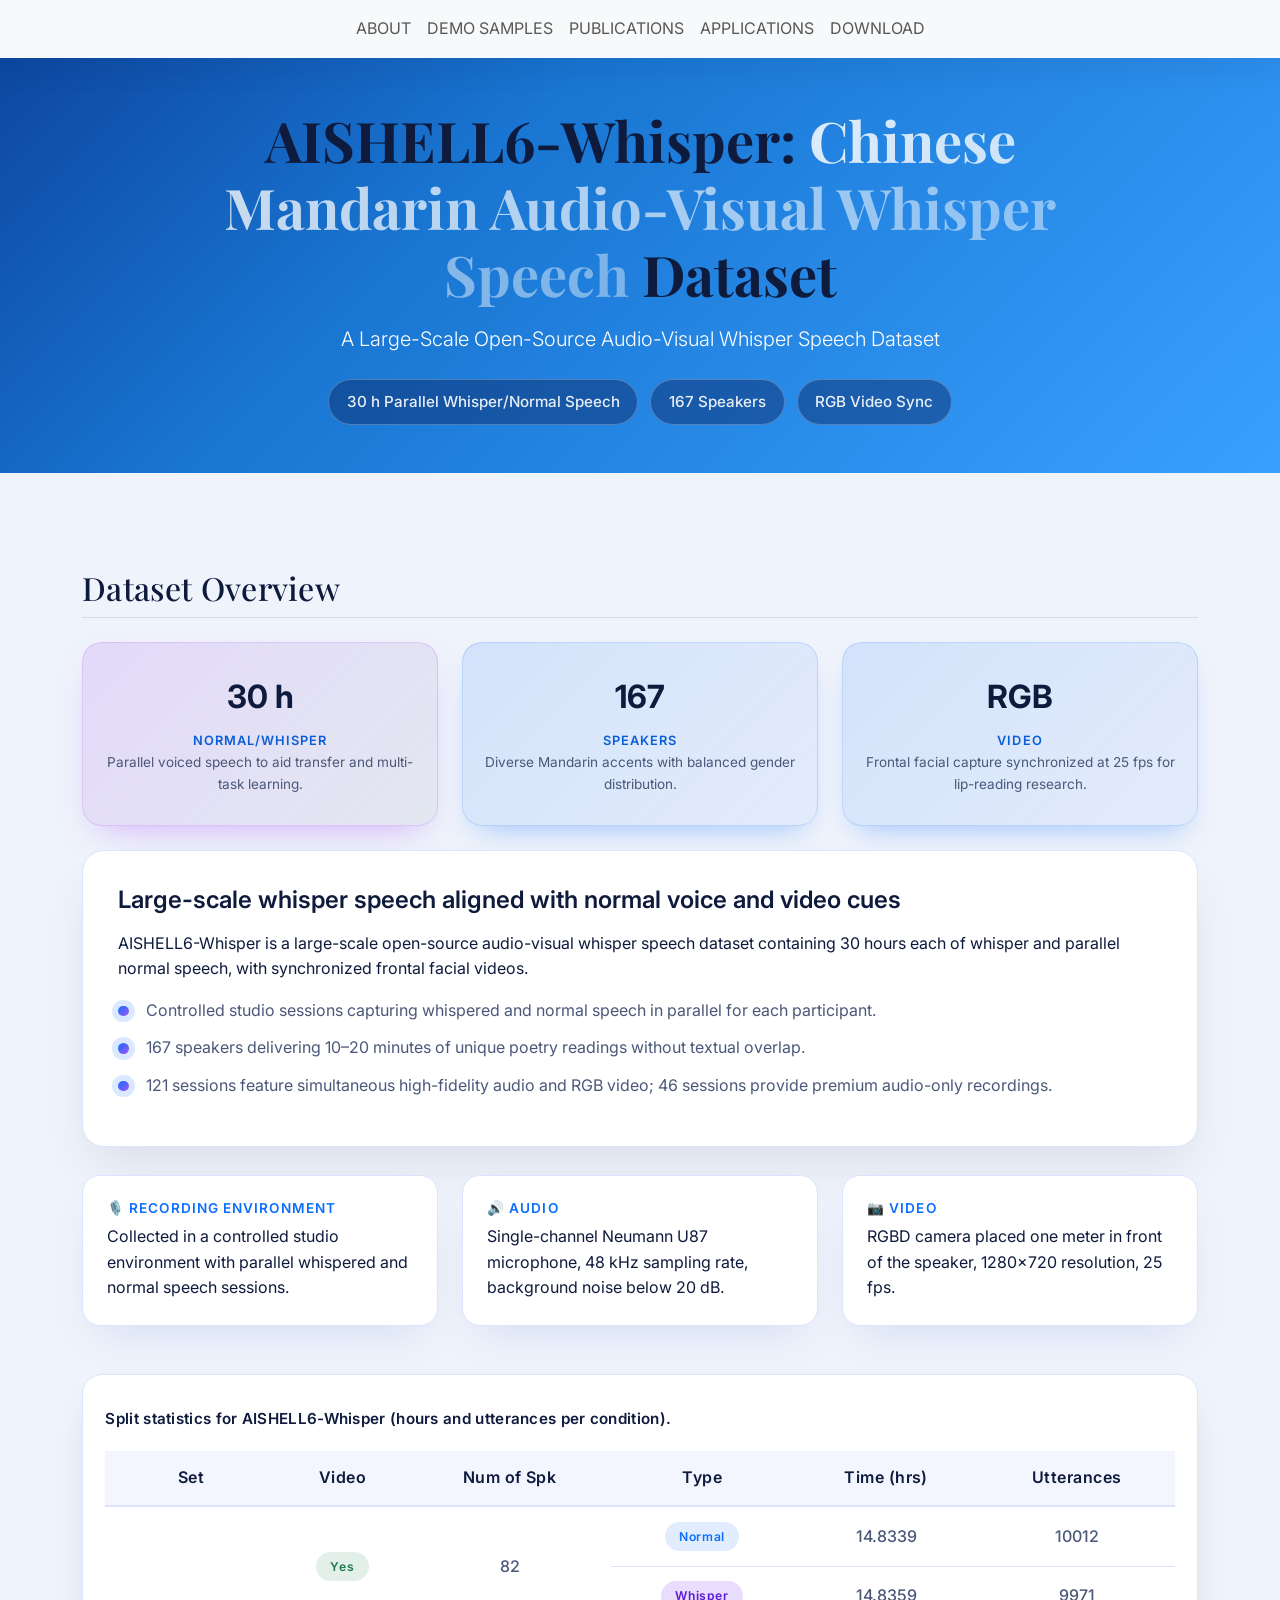
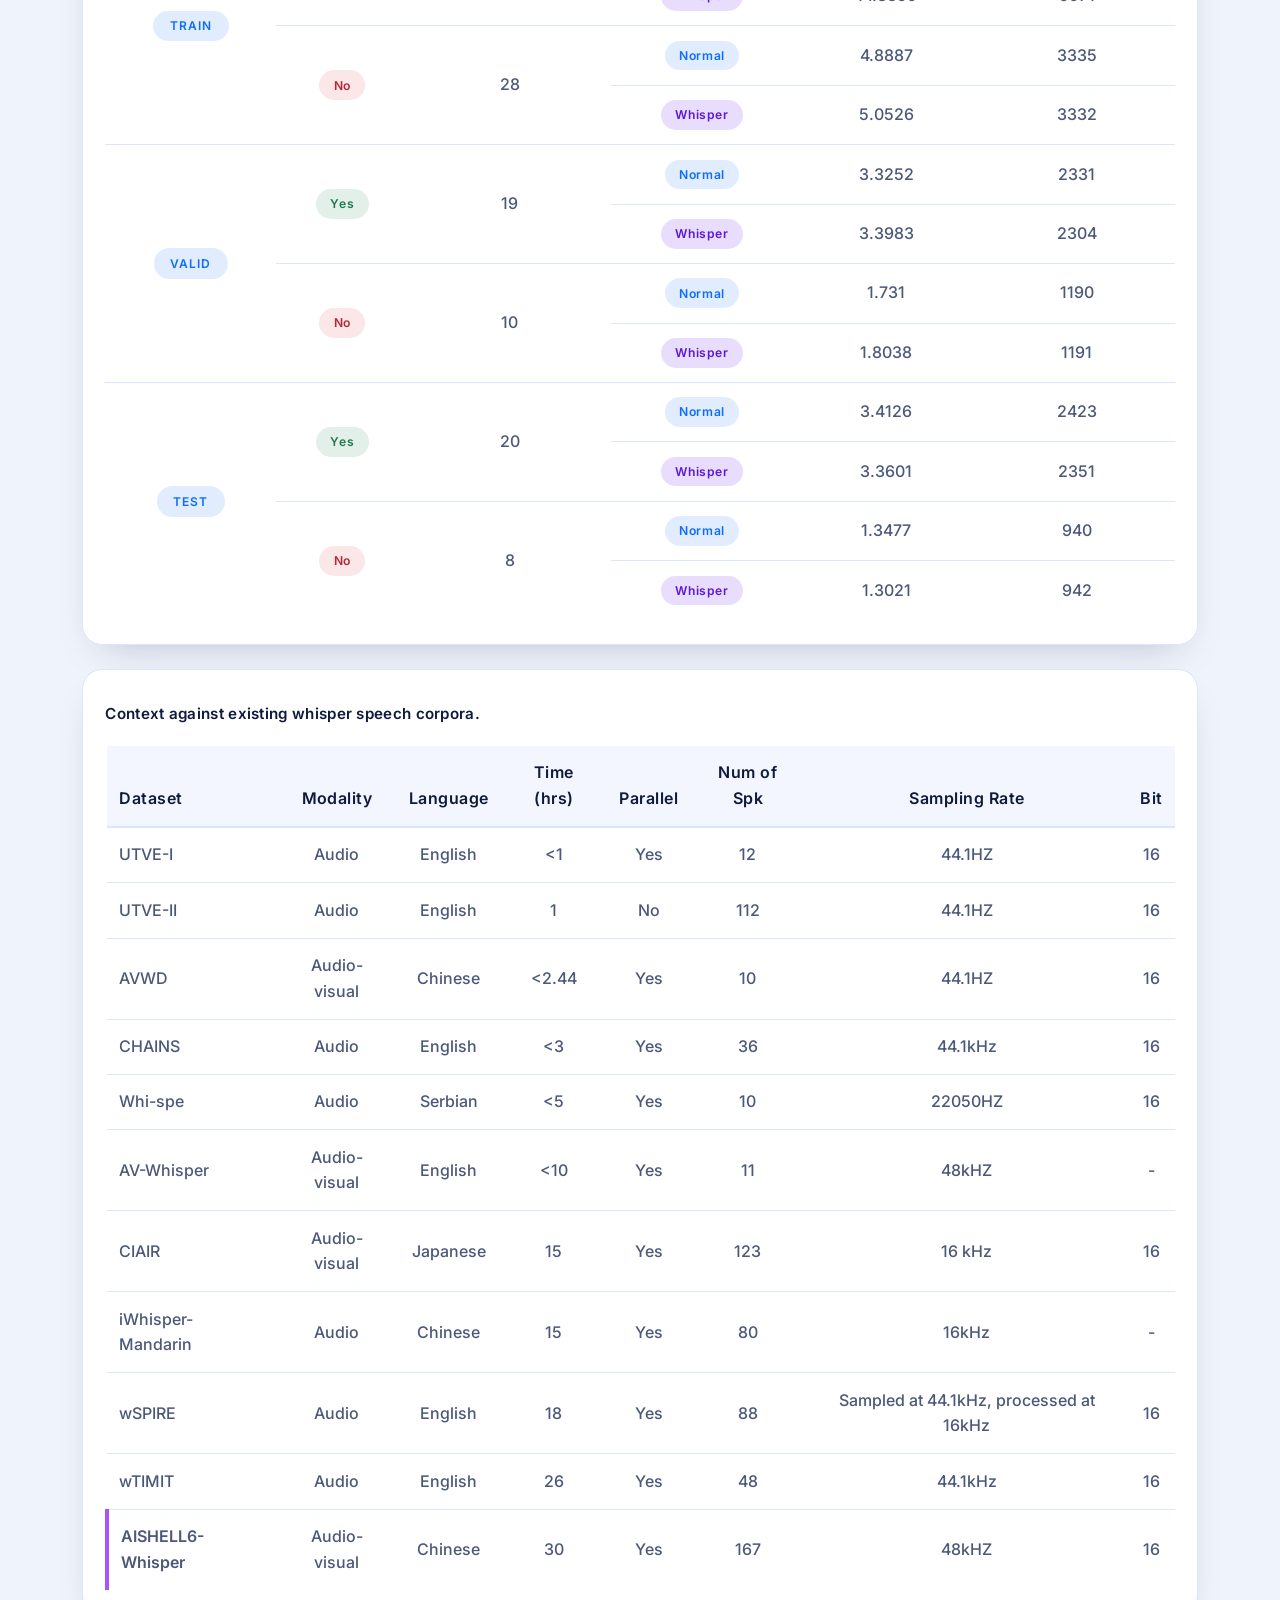
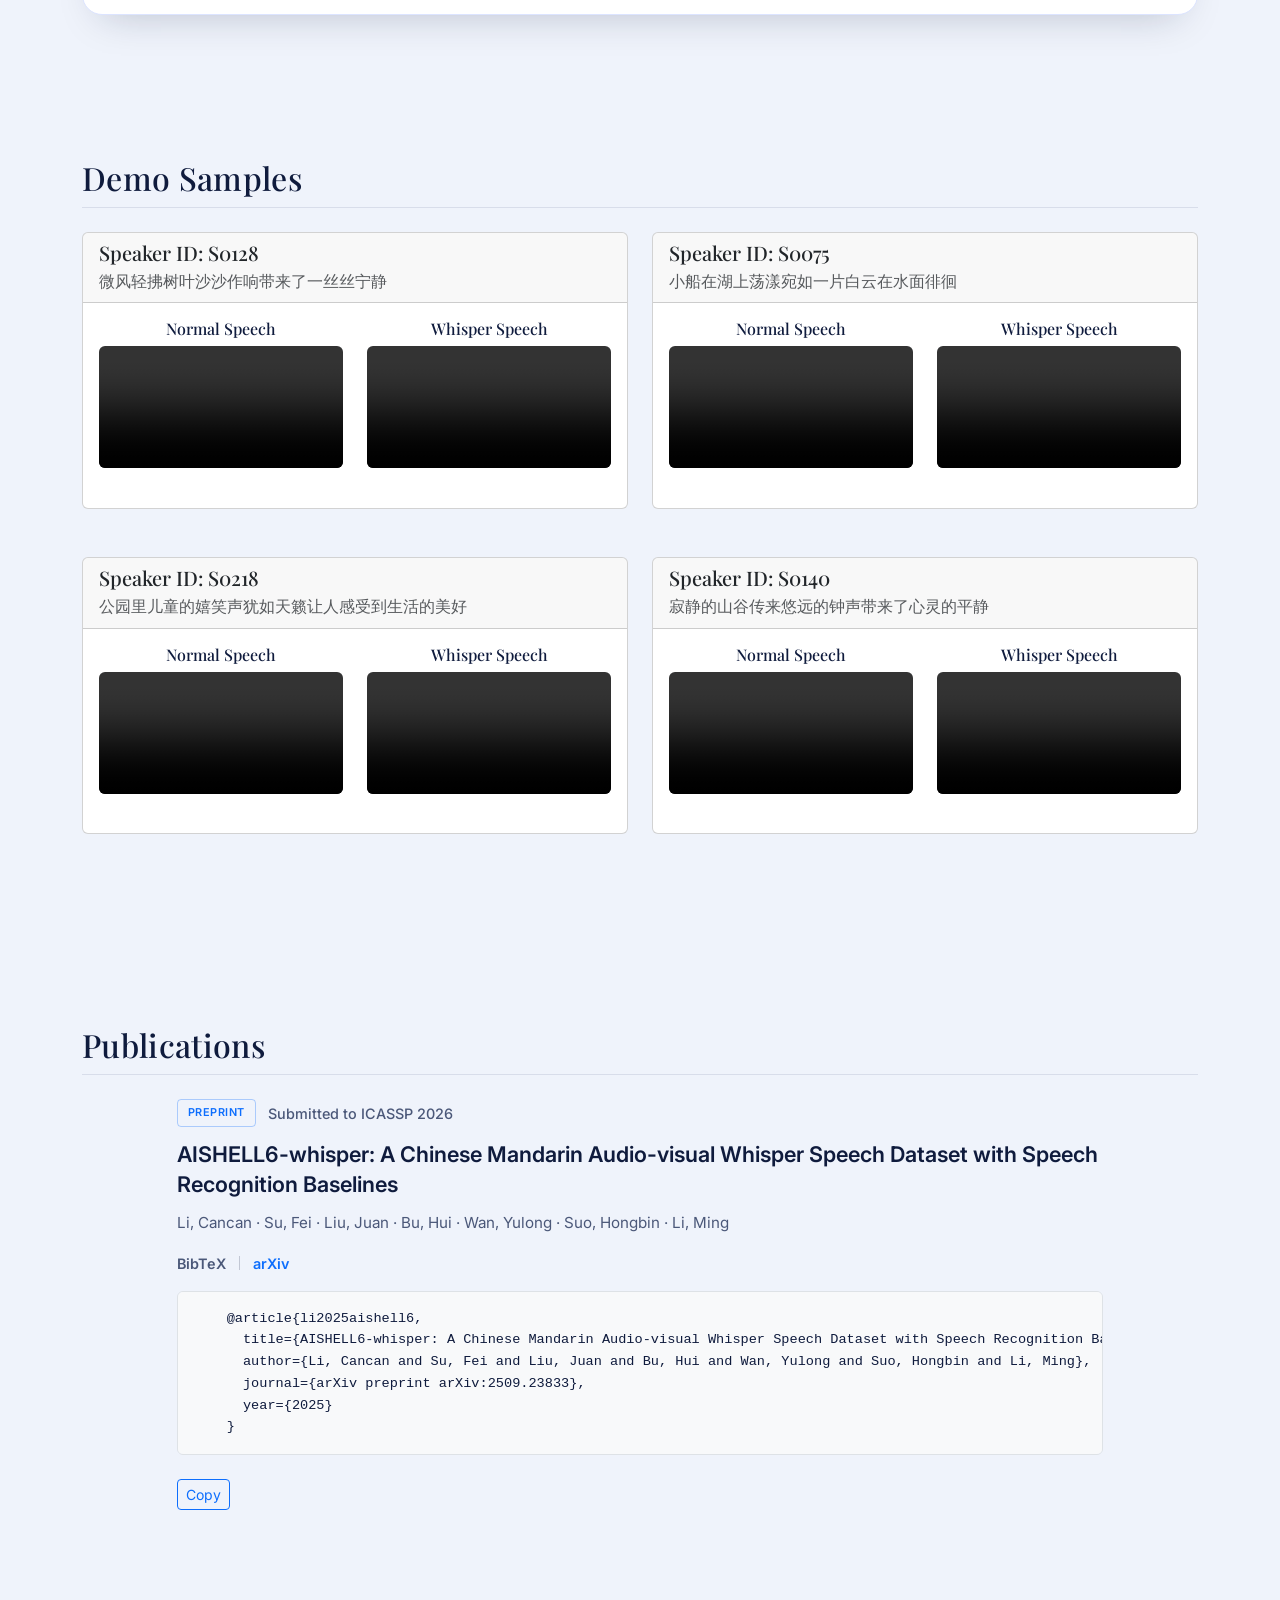
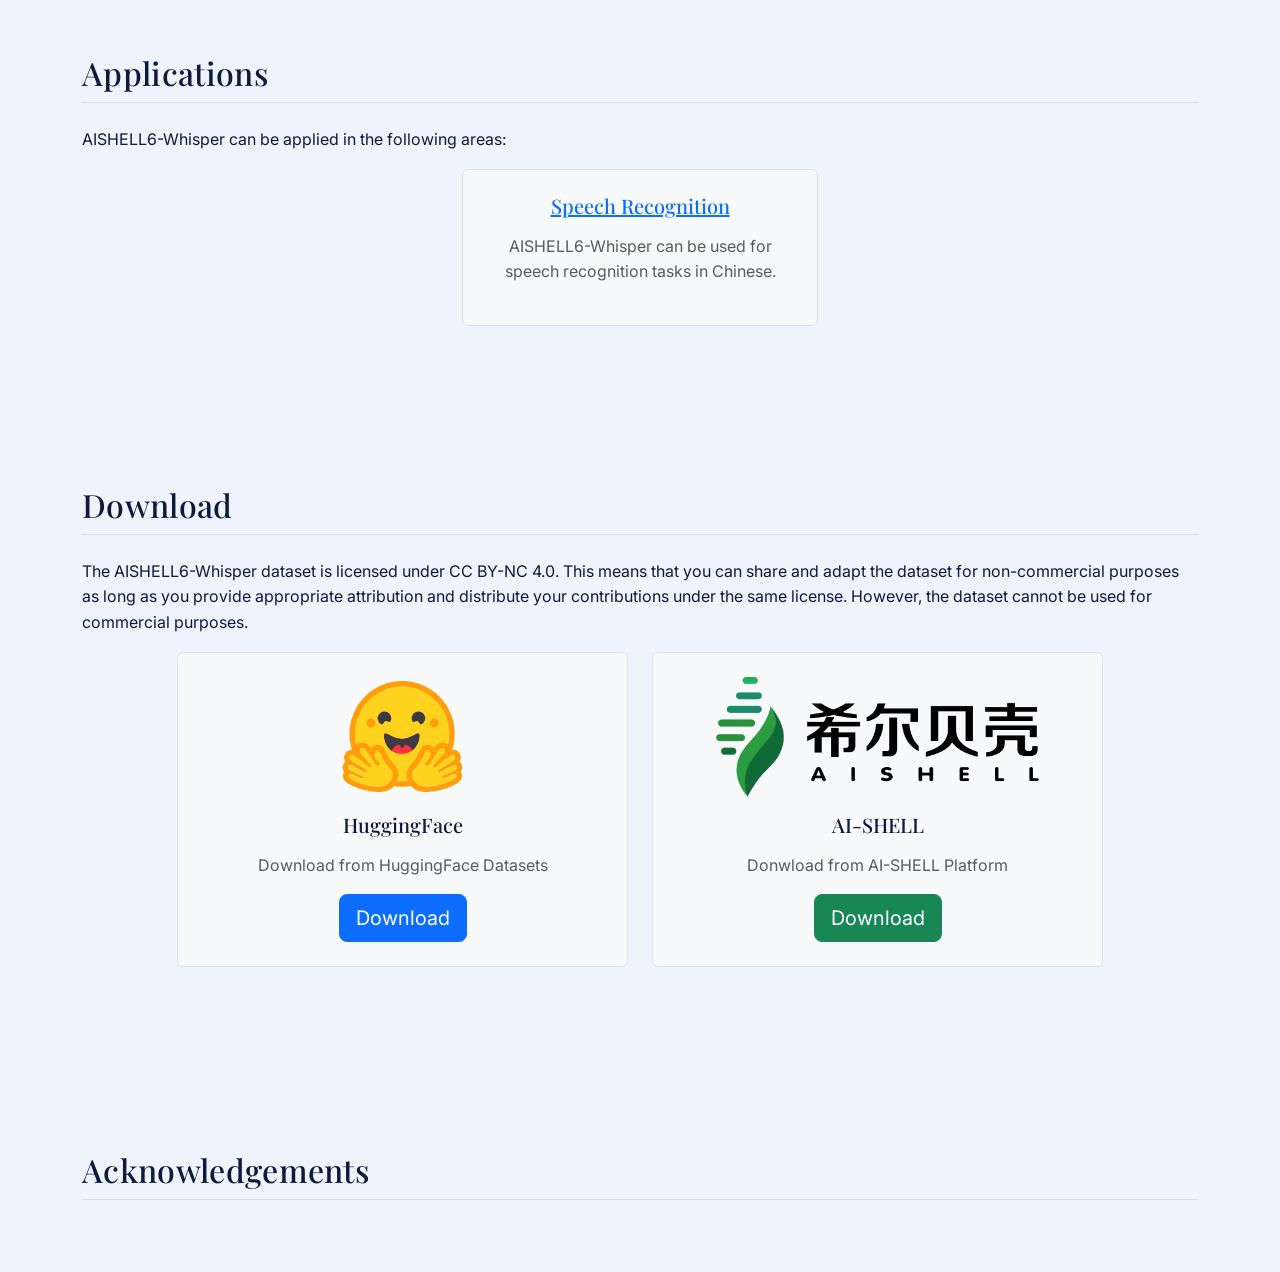
==== AISHELL6-Whisper/index.html @ 8026587a "update demos" ====
<!DOCTYPE html>
<html>

<head>
  <meta charset="utf-8">
  <meta name="description"
    content="A Chinese Mandarin Audio-visual WHISPER SPEECH Dataset with Speech Recognition Baselines">
  <meta name="keywords" content="AISHELL6-Whisper, Whispered Speech Recognition, Audio-visual Speech Recognition">
  <meta name="viewport" content="width=device-width, initial-scale=1">
  <title>AISHELL6-Whisper: A Chinese Mandarin Audio-visual WHISPER SPEECH Dataset</title>

  <script>
    var _hmt = _hmt || [];
    (function () {
      var hm = document.createElement("script");
      hm.src = "https://hm.baidu.com/hm.js?31b1db006c00e387bfb0877c38e2cbf2";
      var s = document.getElementsByTagName("script")[0];
      s.parentNode.insertBefore(hm, s);
    })();
  </script>

  <link rel="preconnect" href="https://fonts.googleapis.com">
  <link rel="preconnect" href="https://fonts.gstatic.com" crossorigin>
  <link
    href="https://fonts.googleapis.com/css2?family=Inter:wght@400;500;600;700&family=Playfair+Display:wght@600&display=swap"
    rel="stylesheet">
  <link
    href="https://cdn.jsdelivr.net/npm/bootstrap@5.3.3/dist/css/bootstrap.min.css"
    rel="stylesheet"
    integrity="sha384-QWTKZyjpPEjISv5WaRU9OFeRpok6YctnYmDr5pNlyT2bRjXh0JMhjY6hW+ALEwIH"
    crossorigin="anonymous">
  <script
    src="https://cdn.jsdelivr.net/npm/bootstrap@5.3.3/dist/js/bootstrap.bundle.min.js"
    integrity="sha384-YvpcrYf0tY3lHB60NNkmXc5s9fDVZLESaAA55NDzOxhy9GkcIdslK1eN7N6jIeHz"
    crossorigin="anonymous"></script>
    <link rel="stylesheet" href="./static/css/index.css">
</head>

<body>
  <nav class="navbar navbar-expand-lg bg-light sticky-top" id="mainNav">
    <div class="container">
      <button class="navbar-toggler" type="button" data-bs-toggle="collapse" data-bs-target="#navbarResponsive"
        aria-controls="navbarResponsive" aria-expanded="false" aria-label="Toggle navigation">
        <span class="navbar-toggler-icon"></span>
      </button>
      <div class="collapse navbar-collapse justify-content-center" id="navbarResponsive">
        <ul class="navbar-nav text-uppercase">
          <li class="nav-item">
            <a class="nav-link" href="#section1">About</a>
          </li>
          <li class="nav-item">
            <a class="nav-link" href="#section2">Demo Samples</a>
          </li>
          <li class="nav-item">
            <a class="nav-link" href="#section3">Publications</a>
          </li>
          <li class="nav-item">
            <a class="nav-link" href="#section4">Applications</a>
          </li>
          <li class="nav-item">
            <a class="nav-link" href="#section5">Download</a>
          </li>
        </ul>
      </div>
    </div>
  </nav>

  <main id="content">
    <section class="bg-gradient-primary py-5">
      <div class="container">
        <div class="row justify-content-center">
          <div class="col-md-10 text-center">
            <h1 class="display-4 fw-bold mb-3">
              AISHELL6-Whisper:
              <span class="text-highlight">Chinese Mandarin Audio-Visual Whisper Speech</span> Dataset
            </h1>
            <p class="lead fs-5 mb-4">
              A Large-Scale Open-Source Audio-Visual Whisper Speech Dataset
            </p>
            <div class="d-flex flex-wrap justify-content-center hero-badges mt-3">
              <span class="hero-badge">30 h Parallel Whisper/Normal Speech</span>
              <span class="hero-badge">167 Speakers</span>
              <span class="hero-badge">RGB Video Sync</span>
            </div>
          </div>
        </div>
      </div>
    </section>

    <section class="py-5">
      <div class="container">
        <h2 class="section-heading mb-4" id="section1">Dataset Overview</h2>

        <div class="row g-4 align-items-stretch mb-4 justify-content-center">
          <div class="col-12 col-sm-6 col-md-4">
            <div class="stat-card stat-card--accent h-100 text-center">
              <span class="stat-value">30 h</span>
              <span class="stat-label">Normal/Whisper</span>
              <p class="stat-desc mb-0">Parallel voiced speech to aid transfer and multi-task learning.</p>
            </div>
          </div>
          <div class="col-12 col-sm-6 col-md-4">
            <div class="stat-card h-100 text-center">
              <span class="stat-value">167</span>
              <span class="stat-label">Speakers</span>
              <p class="stat-desc mb-0">Diverse Mandarin accents with balanced gender distribution.</p>
            </div>
          </div>
          <div class="col-12 col-sm-6 col-md-4">
            <div class="stat-card h-100 text-center">
              <span class="stat-value">RGB</span>
              <span class="stat-label">Video</span>
              <p class="stat-desc mb-0">Frontal facial capture synchronized at 25 fps for lip-reading research.</p>
            </div>
          </div>
        </div>

        <div class="row g-4 align-items-stretch">
          <div class="col-lg-12">
            <div class="info-panel h-100">
              <h3 class="fw-semibold mb-3">Large-scale whisper speech aligned with normal voice and video cues</h3>
              <p class="mb-3">
                AISHELL6-Whisper is a large-scale open-source audio-visual whisper speech dataset containing 30 hours
                each of whisper and parallel normal speech, with synchronized frontal facial videos.
              </p>
              <ul class="info-list">
                <li>Controlled studio sessions capturing whispered and normal speech in parallel for each participant.
                </li>
                <li>167 speakers delivering 10–20 minutes of unique poetry readings without textual overlap.</li>
                <li>121 sessions feature simultaneous high-fidelity audio and RGB video; 46 sessions provide premium
                  audio-only recordings.</li>
              </ul>
            </div>
          </div>

        </div>

        <div class="row g-4 mt-1">
          <div class="col-md-4">
            <div class="feature-card h-100">
              <h3 class="feature-title mb-2">🎙️ Recording environment</h3>
              <p class="mb-0">Collected in a controlled studio environment with parallel whispered and normal speech
                sessions.</p>
            </div>
          </div>
          <div class="col-md-4">
            <div class="feature-card h-100">
              <h3 class="feature-title mb-2">🔊 Audio</h3>
              <p class="mb-0">Single-channel Neumann U87 microphone, 48 kHz sampling rate, background noise below 20 dB.
              </p>
            </div>
          </div>
          <div class="col-md-4">
            <div class="feature-card h-100">
              <h3 class="feature-title mb-2">📷 Video</h3>
              <p class="mb-0">RGBD camera placed one meter in front of the speaker, 1280×720 resolution, 25 fps.</p>
            </div>
          </div>
        </div>

        <div class="table-area mt-5">
          <div class="table-responsive">
            <table class="table table-custom align-middle text-center mb-0">
              <caption class="table-caption">Split statistics for AISHELL6-Whisper (hours and utterances per condition).
              </caption>
              <thead>
                <tr>
                  <th>Set</th>
                  <th>Video</th>
                  <th>Num of Spk</th>
                  <th>Type</th>
                  <th>Time (hrs)</th>
                  <th>Utterances</th>
                </tr>
              </thead>
              <tbody>
                <tr>
                  <td rowspan="4"><span class="table-badge">Train</span></td>
                  <td rowspan="2"><span class="table-pill table-pill--yes">Yes</span></td>
                  <td rowspan="2">82</td>
                  <td><span class="table-pill table-pill--normal">Normal</span></td>
                  <td>14.8339</td>
                  <td>10012</td>
                </tr>
                <tr>
                  <td><span class="table-pill table-pill--whisper">Whisper</span></td>
                  <td>14.8359</td>
                  <td>9971</td>
                </tr>
                <tr>
                  <td rowspan="2"><span class="table-pill table-pill--no">No</span></td>
                  <td rowspan="2">28</td>
                  <td><span class="table-pill table-pill--normal">Normal</span></td>
                  <td>4.8887</td>
                  <td>3335</td>
                </tr>
                <tr>
                  <td><span class="table-pill table-pill--whisper">Whisper</span></td>
                  <td>5.0526</td>
                  <td>3332</td>
                </tr>
                <tr>
                  <td rowspan="4"><span class="table-badge">Valid</span></td>
                  <td rowspan="2"><span class="table-pill table-pill--yes">Yes</span></td>
                  <td rowspan="2">19</td>
                  <td><span class="table-pill table-pill--normal">Normal</span></td>
                  <td>3.3252</td>
                  <td>2331</td>
                </tr>
                <tr>
                  <td><span class="table-pill table-pill--whisper">Whisper</span></td>
                  <td>3.3983</td>
                  <td>2304</td>
                </tr>
                <tr>
                  <td rowspan="2"><span class="table-pill table-pill--no">No</span></td>
                  <td rowspan="2">10</td>
                  <td><span class="table-pill table-pill--normal">Normal</span></td>
                  <td>1.731</td>
                  <td>1190</td>
                </tr>
                <tr>
                  <td><span class="table-pill table-pill--whisper">Whisper</span></td>
                  <td>1.8038</td>
                  <td>1191</td>
                </tr>
                <tr>
                  <td rowspan="4"><span class="table-badge">Test</span></td>
                  <td rowspan="2"><span class="table-pill table-pill--yes">Yes</span></td>
                  <td rowspan="2">20</td>
                  <td><span class="table-pill table-pill--normal">Normal</span></td>
                  <td>3.4126</td>
                  <td>2423</td>
                </tr>
                <tr>
                  <td><span class="table-pill table-pill--whisper">Whisper</span></td>
                  <td>3.3601</td>
                  <td>2351</td>
                </tr>
                <tr>
                  <td rowspan="2"><span class="table-pill table-pill--no">No</span></td>
                  <td rowspan="2">8</td>
                  <td><span class="table-pill table-pill--normal">Normal</span></td>
                  <td>1.3477</td>
                  <td>940</td>
                </tr>
                <tr>
                  <td><span class="table-pill table-pill--whisper">Whisper</span></td>
                  <td>1.3021</td>
                  <td>942</td>
                </tr>
              </tbody>
            </table>
          </div>
        </div>

        <div class="table-area mt-4">
          <div class="table-responsive">
            <table class="table table-custom align-middle text-center mb-0">
              <caption class="table-caption">Context against existing whisper speech corpora.</caption>
              <thead>
                <tr>
                  <th class="text-start">Dataset</th>
                  <th>Modality</th>
                  <th>Language</th>
                  <th>Time (hrs)</th>
                  <th>Parallel</th>
                  <th>Num of Spk</th>
                  <th>Sampling Rate</th>
                  <th>Bit</th>
                </tr>
              </thead>
              <tbody>
                <tr>
                  <td class="text-start">UTVE-I</td>
                  <td>Audio</td>
                  <td>English</td>
                  <td>&lt;1</td>
                  <td>Yes</td>
                  <td>12</td>
                  <td>44.1HZ</td>
                  <td>16</td>
                </tr>
                <tr>
                  <td class="text-start">UTVE-II</td>
                  <td>Audio</td>
                  <td>English</td>
                  <td>1</td>
                  <td>No</td>
                  <td>112</td>
                  <td>44.1HZ</td>
                  <td>16</td>
                </tr>
                <tr>
                  <td class="text-start">AVWD</td>
                  <td>Audio-visual</td>
                  <td>Chinese</td>
                  <td>&lt;2.44</td>
                  <td>Yes</td>
                  <td>10</td>
                  <td>44.1HZ</td>
                  <td>16</td>
                </tr>
                <tr>
                  <td class="text-start">CHAINS</td>
                  <td>Audio</td>
                  <td>English</td>
                  <td>&lt;3</td>
                  <td>Yes</td>
                  <td>36</td>
                  <td>44.1kHz</td>
                  <td>16</td>
                </tr>
                <tr>
                  <td class="text-start">Whi-spe</td>
                  <td>Audio</td>
                  <td>Serbian</td>
                  <td>&lt;5</td>
                  <td>Yes</td>
                  <td>10</td>
                  <td>22050HZ</td>
                  <td>16</td>
                </tr>
                <tr>
                  <td class="text-start">AV-Whisper</td>
                  <td>Audio-visual</td>
                  <td>English</td>
                  <td>&lt;10</td>
                  <td>Yes</td>
                  <td>11</td>
                  <td>48kHZ</td>
                  <td>-</td>
                </tr>
                <tr>
                  <td class="text-start">CIAIR</td>
                  <td>Audio-visual</td>
                  <td>Japanese</td>
                  <td>15</td>
                  <td>Yes</td>
                  <td>123</td>
                  <td>16 kHz</td>
                  <td>16</td>
                </tr>
                <tr>
                  <td class="text-start">iWhisper-Mandarin</td>
                  <td>Audio</td>
                  <td>Chinese</td>
                  <td>15</td>
                  <td>Yes</td>
                  <td>80</td>
                  <td>16kHz</td>
                  <td>-</td>
                </tr>
                <tr>
                  <td class="text-start">wSPIRE</td>
                  <td>Audio</td>
                  <td>English</td>
                  <td>18</td>
                  <td>Yes</td>
                  <td>88</td>
                  <td>Sampled at 44.1kHz, processed at 16kHz</td>
                  <td>16</td>
                </tr>
                <tr>
                  <td class="text-start">wTIMIT</td>
                  <td>Audio</td>
                  <td>English</td>
                  <td>26</td>
                  <td>Yes</td>
                  <td>48</td>
                  <td>44.1kHz</td>
                  <td>16</td>
                </tr>
                <tr class="table-focus">
                  <td class="text-start fw-semibold">AISHELL6-Whisper</td>
                  <td>Audio-visual</td>
                  <td>Chinese</td>
                  <td>30</td>
                  <td>Yes</td>
                  <td>167</td>
                  <td>48kHZ</td>
                  <td>16</td>
                </tr>
              </tbody>
            </table>
          </div>
        </div>
      </div>
    </section>

    <section class="py-5">
      <div class="container">
        <h2 class="section-heading mb-4" id="section2">Demo Samples</h2>

        <div class="row">
          <!-- S0128 Sample -->
          <div class="col-lg-6 mb-5">
            <div class="card h-100">
              <div class="card-header">
                <h5 class="card-title mb-1">Speaker ID: S0128</h5>
                <p class="text-muted mb-0">微风轻拂树叶沙沙作响带来了一丝丝宁静</p>
              </div>
              <div class="card-body">
                <div class="row">
                  <div class="col-md-6 mb-3">
                    <h6 class="text-center">Normal Speech</h6>
                    <div class="video-container text-center">
                      <video controls class="w-100 rounded" style="max-height: 200px; background: #f8f9fa;"
                            preload="metadata"
                            playsinline>
                        <source src="media/S0128_normal_av.mp4"Download>
                        Your browser does not support the video tag.
                      </video>
                    </div>
                  </div>
                  <div class="col-md-6 mb-3">
                    <h6 class="text-center">Whisper Speech</h6>
                    <div class="video-container text-center">
                      <video controls class="w-100 rounded" style="max-height: 200px; background: #f8f9fa;"
                            preload="metadata"
                            playsinline>
                        <source src="media/S0128_whisper_av.mp4"Download>
                        Your browser does not support the video tag.
                      </video>
                    </div>
                  </div>
                </div>
              </div>
            </div>
          </div>
          
          <!-- S0075 Sample -->
          <div class="col-lg-6 mb-5">
            <div class="card h-100">
              <div class="card-header">
                <h5 class="card-title mb-1">Speaker ID: S0075</h5>
                <p class="text-muted mb-0">小船在湖上荡漾宛如一片白云在水面徘徊</p>
              </div>
              <div class="card-body">
                <div class="row">
                  <div class="col-md-6 mb-3">
                    <h6 class="text-center">Normal Speech</h6>
                    <div class="video-container text-center">
                      <video controls class="w-100 rounded" style="max-height: 200px; background: #f8f9fa;"
                            preload="metadata"
                            playsinline>
                        <source src="media/S0075_normal_av.mp4"Download>
                        Your browser does not support the video tag.
                      </video>
                    </div>
                  </div>
                  <div class="col-md-6 mb-3">
                    <h6 class="text-center">Whisper Speech</h6>
                    <div class="video-container text-center">
                      <video controls class="w-100 rounded" style="max-height: 200px; background: #f8f9fa;"
                            preload="metadata"
                            playsinline>
                        <source src="media/S0075_whisper_av.mp4"Download>
                        Your browser does not support the video tag.
                      </video>
                    </div>
                  </div>
                </div>
              </div>
            </div>
          </div>
          
          <!-- S0218 Sample -->
          <div class="col-lg-6 mb-5">
            <div class="card h-100">
              <div class="card-header">
                <h5 class="card-title mb-1">Speaker ID: S0218</h5>
                <p class="text-muted mb-0">公园里儿童的嬉笑声犹如天籁让人感受到生活的美好</p>
              </div>
              <div class="card-body">
                <div class="row">
                  <div class="col-md-6 mb-3">
                    <h6 class="text-center">Normal Speech</h6>
                    <div class="video-container text-center">
                      <video controls class="w-100 rounded" style="max-height: 200px; background: #f8f9fa;"
                            preload="metadata"
                            playsinline>
                        <source src="media/S0218_normal_av.mp4"Download>
                        Your browser does not support the video tag.
                      </video>
                    </div>
                  </div>
                  <div class="col-md-6 mb-3">
                    <h6 class="text-center">Whisper Speech</h6>
                    <div class="video-container text-center">
                      <video controls class="w-100 rounded" style="max-height: 200px; background: #f8f9fa;"
                            preload="metadata"
                            playsinline>
                        <source src="media/S0218_whisper_av.mp4"Download>
                        Your browser does not support the video tag.
                      </video>
                    </div>
                  </div>
                </div>
              </div>
            </div>
          </div>
          
          <!-- S0140 Sample -->
          <div class="col-lg-6 mb-5">
            <div class="card h-100">
              <div class="card-header">
                <h5 class="card-title mb-1">Speaker ID: S0140</h5>
                <p class="text-muted mb-0">寂静的山谷传来悠远的钟声带来了心灵的平静</p>
              </div>
              <div class="card-body">
                <div class="row">
                  <div class="col-md-6 mb-3">
                    <h6 class="text-center">Normal Speech</h6>
                    <div class="video-container text-center">
                      <video controls class="w-100 rounded" style="max-height: 200px; background: #f8f9fa;"
                            preload="metadata"
                            playsinline>
                        <source src="media/S0140_normal_av.mp4"Download>
                        Your browser does not support the video tag.
                      </video>
                    </div>
                  </div>
                  <div class="col-md-6 mb-3">
                    <h6 class="text-center">Whisper Speech</h6>
                    <div class="video-container text-center">
                      <video controls class="w-100 rounded" style="max-height: 200px; background: #f8f9fa;"
                            preload="metadata"
                            playsinline>
                        <source src="media/S0140_whisper_av.mp4"Download>
                        Your browser does not support the video tag.
                      </video>
                    </div>
                  </div>
                </div>
              </div>
            </div>
          </div>
        </div>
      </div>
    </section>


    <section class="py-5">
      <div class="container">
        <h2 class="section-heading mb-4" id="section3">Publications</h2>
        <div class="row justify-content-center">
          <div class="col-lg-10">
            <article class="publication-card">
              <div class="publication-header">
                <span class="publication-badge">Preprint</span>
                <span class="publication-venue">Submitted to ICASSP 2026</span>
              </div>
              <h3 class="publication-title">
                <a href="https://arxiv.org/abs/2509.23833" target="_blank" rel="noopener">AISHELL6-whisper: A Chinese
                  Mandarin Audio-visual Whisper Speech Dataset with Speech Recognition Baselines</a>
              </h3>
              <p class="publication-authors mb-0">
                Li, Cancan · Su, Fei · Liu, Juan · Bu, Hui · Wan, Yulong · Suo, Hongbin · Li, Ming
              </p>
              <div class="publication-links">
                <a class="publication-link publication-link--muted" role="button" onclick="showBibtex()">BibTeX</a>
                <span class="publication-divider" aria-hidden="true"></span>
                <a class="publication-link" href="https://arxiv.org/abs/2509.23833" target="_blank"
                  rel="noopener">arXiv</a>
              </div>
              <div id="bibtex-content" class="mt-3" style="display: block;">
                <pre class="p-3 border rounded bg-light" style="font-size: 0.85rem; background-color: #f8f9fa !important;">
    @article{li2025aishell6,
      title={AISHELL6-whisper: A Chinese Mandarin Audio-visual Whisper Speech Dataset with Speech Recognition Baselines},
      author={Li, Cancan and Su, Fei and Liu, Juan and Bu, Hui and Wan, Yulong and Suo, Hongbin and Li, Ming},
      journal={arXiv preprint arXiv:2509.23833},
      year={2025}
    }</pre>
                <button class="btn btn-sm btn-outline-primary mt-2" onclick="copyBibtex()">Copy</button>
              </div>
            </article>
          </div>
        </div>
      </div>
    </section>

    <script>
    function showBibtex() {
      const bibtexContent = document.getElementById('bibtex-content');
      if (bibtexContent.style.display === 'none') {
        bibtexContent.style.display = 'block';
      } else {
        bibtexContent.style.display = 'none';
      }
    }

    function copyBibtex() {
      const bibtex = `@article{li2025aishell6,
      title={AISHELL6-whisper: A Chinese Mandarin Audio-visual Whisper Speech Dataset with Speech Recognition Baselines},
      author={Li, Cancan and Su, Fei and Liu, Juan and Bu, Hui and Wan, Yulong and Suo, Hongbin and Li, Ming},
      journal={arXiv preprint arXiv:2509.23833},
      year={2025}
    }`;
      navigator.clipboard.writeText(bibtex).then(() => {
        alert('BibTeX copied to clipboard!');
      });
    }
    </script>

    <section class="py-5">
      <div class="container">
        <h2 class="section-heading mb-4" id="section4">Applications</h2>
        <p>AISHELL6-Whisper can be applied in the following areas:</p>
        <div class="row g-4 justify-content-center">
          <div class="col-md-4 mb-3">
            <div class="application-card p-4 border rounded text-center"
              style="background-color: #f8f9fa; border: 2px solid #e9ecef;">
              <h5 class="mb-3"><a href="https://github.com/zutm/AISHELL6-Whisper_baseline" target="_blank">Speech
                  Recognition</a></h5>
              <p class="text-muted mb-3">AISHELL6-Whisper can be used for speech recognition tasks in Chinese.</p>
            </div>
          </div>
        </div>
      </div>
    </section>

   <!--
    <section class="py-5 bg-light">
      <div class="container">
        <h2 class="section-heading mb-4">Citation</h2>
        <div class="citation-card p-4 border rounded" style="background-color: white; border: 1px solid #dee2e6;">
          <pre style="font-family: 'Courier New', monospace; font-size: 0.9rem; margin: 0;">
    @article{li2025aishell6,
      title={AISHELL6-whisper: A Chinese Mandarin Audio-visual Whisper Speech Dataset with Speech Recognition Baselines},
      author={Li, Cancan and Su, Fei and Liu, Juan and Bu, Hui and Wan, Yulong and Suo, Hongbin and Li, Ming},
      journal={arXiv preprint arXiv:2509.23833},
      year={2025}
    }</pre>
    </section>
    -->
    

    <section class="py-5">
      <div class="container">
        <h2 class="section-heading mb-4" id="section5">Download</h2>
        <p>The AISHELL6-Whisper dataset is licensed under CC BY-NC 4.0. This means that you can share and adapt the
          dataset for non-commercial purposes as long as you provide appropriate attribution and distribute your
          contributions under the same license. However, the dataset cannot be used for commercial purposes. </p>
        <div class="row g-4 align-items-stretch mb-4 justify-content-center">
          <div class="col-md-5 mb-3">
            <div class="download-card p-4 border rounded text-center"
              style="background-color: #f8f9fa; border: 2px solid #e9ecef;">
              <div class="mb-3">
                <img src="static/images/huggingface_logo-noborder.svg" alt="Huggingface"
                  style="height: 120px; width: auto">
              </div>
              <h5 class="mb-3">HuggingFace</h5>
              <p class="text-muted mb-3">Download from HuggingFace Datasets</p>
              <a href="XXX" target="_blank" class="btn btn-primary btn-lg">
                <i class="fas fa-download"></i> Download
              </a>
            </div>
          </div>
          <div class="col-md-5 mb-3">
            <div class="download-card p-4 border rounded text-center"
              style="background-color: #f8f9fa; border: 2px solid #e9ecef;">
              <div class="mb-3">
                <img src="static/images/AISHELL.png" alt="AI-SHELL Logo" style="height: 120px; width: auto;">
              </div>
              <h5 class="mb-3">AI-SHELL</h5>
              <p class="text-muted mb-3">Donwload from AI-SHELL Platform</p>
              <a href="https://aishelltech.com/" target="_blank" class="btn btn-success btn-lg">
                <i class="fas fa-download"></i> Download
              </a>
            </div>
          </div>
        </div>
      </div>
    </section>

    <section class="py-5">
      <div class="container">
        <h2 class="section-heading mb-4" id="section2">Acknowledgements</h2>

  </main>
</body>

</html>
---- AISHELL6-Whisper/static/css/index.css ----
:root {
  --primary-500: #0d6efd;
  --primary-600: #0b5ed7;
  --accent-500: #a855f7;
  --neutral-900: #0f1b3d;
  --neutral-600: #4b5879;
  --surface: #ffffff;
  --surface-soft: #f3f6ff;
  --border-soft: #dce4ff;
}

body {
  font-family: 'Inter', 'Helvetica Neue', Arial, sans-serif;
  background-color: #eff3fb;
  color: var(--neutral-900);
  line-height: 1.6;
}

h1,
h2,
h3,
h4,
h5,
h6 {
  font-family: 'Playfair Display', 'Times New Roman', serif;
  color: var(--neutral-900);
}

nav.navbar {
  backdrop-filter: blur(12px);
  box-shadow: 0 10px 30px rgba(15, 27, 61, 0.08);
}

.bg-gradient-primary {
  background: linear-gradient(135deg, #0d47a1 0%, #1976d2 35%, #39a0ff 100%);
  color: white;
}

.hero-eyebrow {
  display: inline-block;
  letter-spacing: 0.2em;
  font-size: 0.75rem;
  font-weight: 600;
  text-transform: uppercase;
  color: rgba(255, 255, 255, 0.8);
  margin-bottom: 0.75rem;
}

.text-highlight {
  background: linear-gradient(120deg, rgba(255, 255, 255, 0.85) 0%, rgba(255, 255, 255, 0.4) 100%);
  -webkit-background-clip: text;
  -webkit-text-fill-color: transparent;
  background-clip: text;
}

.hero-badges {
  gap: 0.75rem;
}

.hero-badge {
  display: inline-flex;
  align-items: center;
  gap: 0.5rem;
  padding: 0.6rem 1.1rem;
  border-radius: 999px;
  border: 1px solid rgba(255, 255, 255, 0.25);
  background: rgba(10, 36, 99, 0.45);
  color: rgba(255, 255, 255, 0.9);
  font-weight: 500;
  font-size: 0.95rem;
  backdrop-filter: blur(6px);
}

.section-heading {
  margin-top: 1.5em;
  padding-bottom: 0.3em;
  border-bottom: 1px solid rgba(13, 34, 84, 0.1);
  letter-spacing: 0.01em;
}

.info-panel {
  background: var(--surface);
  border-radius: 22px;
  padding: 2.2rem;
  border: 1px solid var(--border-soft);
  box-shadow: 0 25px 50px -12px rgba(15, 27, 61, 0.1);
}

.mini-title {
  font-size: 0.8rem;
  font-weight: 600;
  letter-spacing: 0.15em;
  color: var(--primary-500);
}

.info-panel h3 {
  font-family: 'Inter', 'Helvetica Neue', Arial, sans-serif;
  font-weight: 600;
  font-size: 1.5rem;
  margin-bottom: 1rem;
}

.info-list {
  list-style: none;
  padding-left: 0;
  margin-bottom: 0;
}

.info-list li {
  position: relative;
  padding-left: 1.75rem;
  margin-bottom: 0.75rem;
  color: var(--neutral-600);
}

.info-list li::before {
  content: '';
  position: absolute;
  height: 0.65rem;
  width: 0.65rem;
  border-radius: 50%;
  background: linear-gradient(135deg, var(--primary-500), var(--accent-500));
  left: 0;
  top: 0.5rem;
  box-shadow: 0 0 0 6px rgba(13, 110, 253, 0.15);
}

.stat-card {
  background: linear-gradient(135deg, rgba(13, 110, 253, 0.12) 0%, rgba(13, 110, 253, 0.05) 100%);
  border-radius: 20px;
  padding: 1.8rem 1.2rem;
  border: 1px solid rgba(13, 110, 253, 0.16);
  color: var(--neutral-900);
  box-shadow: 0 15px 30px -15px rgba(13, 110, 253, 0.4);
}

.stat-card--accent {
  background: linear-gradient(135deg, rgba(168, 85, 247, 0.16) 0%, rgba(15, 27, 61, 0.05) 100%);
  border: 1px solid rgba(168, 85, 247, 0.2);
  box-shadow: 0 15px 35px -18px rgba(168, 85, 247, 0.55);
}

.stat-value {
  font-size: 2rem;
  font-weight: 700;
  margin-bottom: 0.25rem;
  display: block;
}

.stat-label {
  font-weight: 600;
  text-transform: uppercase;
  letter-spacing: 0.08em;
  font-size: 0.8rem;
  color: var(--primary-600);
}

.stat-desc {
  font-size: 0.85rem;
  color: var(--neutral-600);
}

.feature-card {
  background: var(--surface);
  border-radius: 18px;
  padding: 1.5rem;
  border: 1px solid var(--border-soft);
  box-shadow: 0 20px 45px -18px rgba(79, 114, 205, 0.2);
  height: 100%;
}

.feature-title {
  font-family: 'Inter', 'Helvetica Neue', Arial, sans-serif;
  font-weight: 600;
  text-transform: uppercase;
  letter-spacing: 0.08em;
  font-size: 0.85rem;
  color: var(--primary-500);
  margin-bottom: 0.75rem;
}

.table-area {
  background: var(--surface);
  border-radius: 20px;
  border: 1px solid var(--border-soft);
  box-shadow: 0 18px 38px -20px rgba(15, 27, 61, 0.25);
  padding: 1.5rem 1.4rem;
}

.table-area .table {
  margin-bottom: 0;
}

.table-custom {
  border-collapse: collapse;
  width: 100%;
}

.table-custom thead th {
  border-bottom: 2px solid var(--border-soft);
  background: var(--surface-soft);
  color: var(--neutral-900);
  font-weight: 600;
  letter-spacing: 0.03em;
  padding: 0.9rem 0.75rem;
}

.table-custom tbody tr {
  transition: background-color 0.2s ease;
  border-bottom: 1px solid var(--border-soft);
  background: transparent;
}

.table-custom tbody tr:hover {
  background: var(--surface-soft);
}

.table-custom tbody td {
  padding: 0.9rem 0.75rem;
  color: var(--neutral-600);
  font-weight: 500;
  vertical-align: middle;
}

.table-custom tbody tr.table-focus {
  background: rgba(168, 85, 247, 0.12);
  border-left: 4px solid var(--accent-500);
}

.table-custom tbody tr.table-focus:hover {
  background: rgba(168, 85, 247, 0.18);
}

.table-custom tbody tr:last-child {
  border-bottom: none;
}

.table-custom tbody td {
  border-bottom: none;
}

.table-custom tbody tr:last-child td {
  border-bottom: none;
}

.table-caption {
  caption-side: top;
  font-size: 0.95rem;
  font-weight: 600;
  color: var(--neutral-900);
  margin-bottom: 0.75rem;
  letter-spacing: 0.02em;
}

.table-badge {
  display: inline-block;
  padding: 0.35rem 1.05rem;
  border-radius: 999px;
  background: rgba(13, 110, 253, 0.12);
  color: var(--primary-500);
  font-weight: 600;
  letter-spacing: 0.08em;
  text-transform: uppercase;
  font-size: 0.75rem;
}

.table-pill {
  display: inline-flex;
  align-items: center;
  justify-content: center;
  padding: 0.32rem 0.9rem;
  border-radius: 999px;
  font-weight: 600;
  font-size: 0.76rem;
  letter-spacing: 0.05em;
}

.table-pill--yes {
  background: rgba(25, 135, 84, 0.12);
  color: #1e7a4d;
}

.table-pill--no {
  background: rgba(220, 53, 69, 0.12);
  color: #b02a37;
}

.table-pill--normal {
  background: rgba(13, 110, 253, 0.12);
  color: var(--primary-500);
}

.table-pill--whisper {
  background: rgba(102, 16, 242, 0.14);
  color: #5c18d8;
}

.table-responsive {
  overflow-x: auto;
}

.bg-gradient-light {
  background: linear-gradient(135deg, #e6f2ff 0%, #f0f7ff 100%);
}

/* Anchor offsets for smooth scroll */
[id] {
  scroll-margin-top: 80px;
}

.publication-card {
  padding: 0 0 1.5rem;
  border-bottom: 1px solid rgba(15, 27, 61, 0.12);
  background: transparent;
}

.publication-card:last-child {
  border-bottom: none;
  padding-bottom: 0;
}

.publication-header {
  display: flex;
  flex-wrap: wrap;
  align-items: center;
  gap: 0.75rem;
  margin-bottom: 0.75rem;
  font-family: 'Inter', 'Helvetica Neue', Arial, sans-serif;
  font-size: 0.9rem;
  color: var(--neutral-600);
}

.publication-badge {
  padding: 0.25rem 0.6rem;
  border-radius: 4px;
  border: 1px solid rgba(13, 110, 253, 0.3);
  color: var(--primary-500);
  font-weight: 600;
  letter-spacing: 0.05em;
  text-transform: uppercase;
  font-size: 0.68rem;
}

.publication-venue {
  font-weight: 500;
}

.publication-title {
  font-family: 'Inter', 'Helvetica Neue', Arial, sans-serif;
  font-weight: 600;
  font-size: 1.35rem;
  margin-bottom: 0.75rem;
  line-height: 1.4;
}

.publication-title a {
  color: var(--neutral-900);
  text-decoration: none;
}

.publication-title a:hover {
  color: var(--primary-500);
}

.publication-authors {
  font-family: 'Inter', 'Helvetica Neue', Arial, sans-serif;
  font-size: 0.95rem;
  color: var(--neutral-600);
}

.publication-links {
  display: flex;
  align-items: center;
  gap: 0.8rem;
  margin-top: 1rem;
  font-family: 'Inter', 'Helvetica Neue', Arial, sans-serif;
  font-size: 0.9rem;
}

.publication-link {
  display: inline-flex;
  align-items: center;
  gap: 0.4rem;
  color: var(--primary-500);
  font-weight: 600;
  text-decoration: none;
  transition: color 0.2s ease;
}

.publication-link:hover {
  color: var(--primary-600);
}

.publication-link--muted {
  color: var(--neutral-600);
  cursor: default;
  pointer-events: none;
}

.publication-divider {
  width: 1px;
  height: 14px;
  background: rgba(15, 27, 61, 0.2);
}
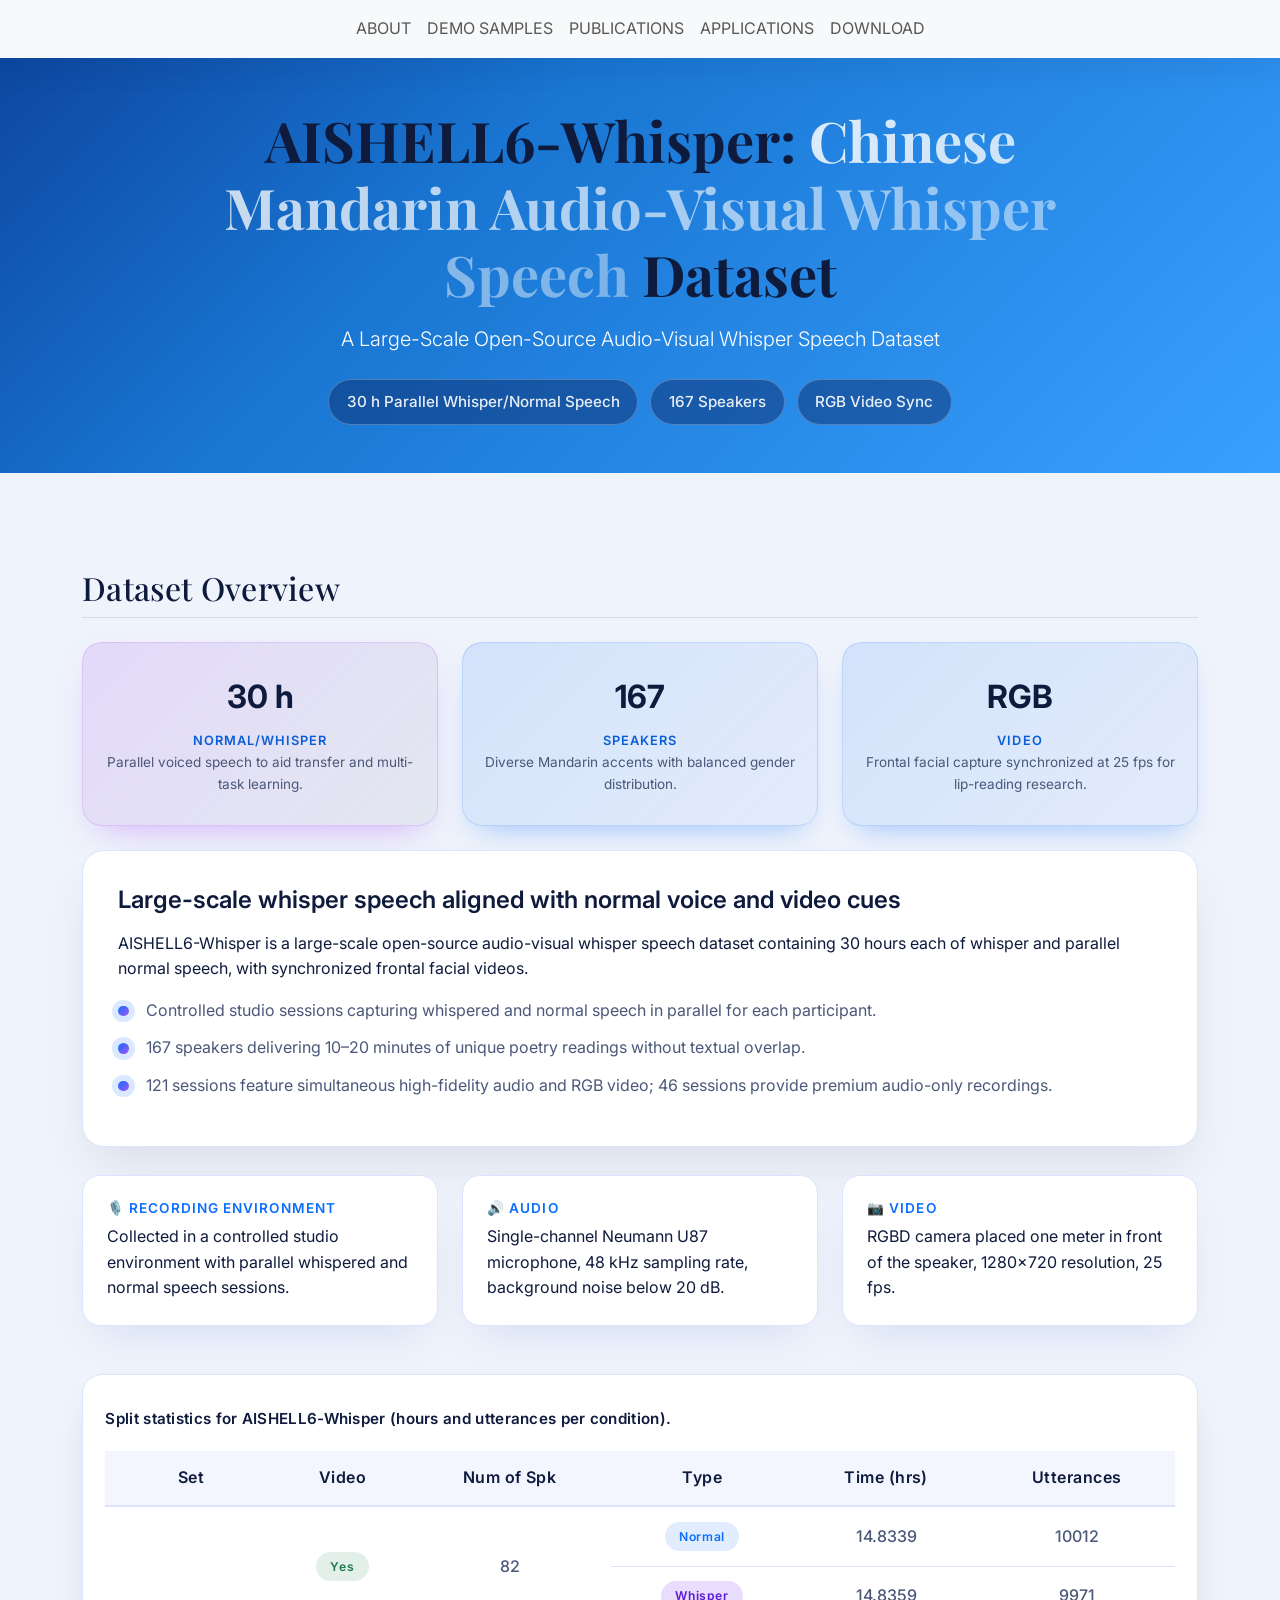
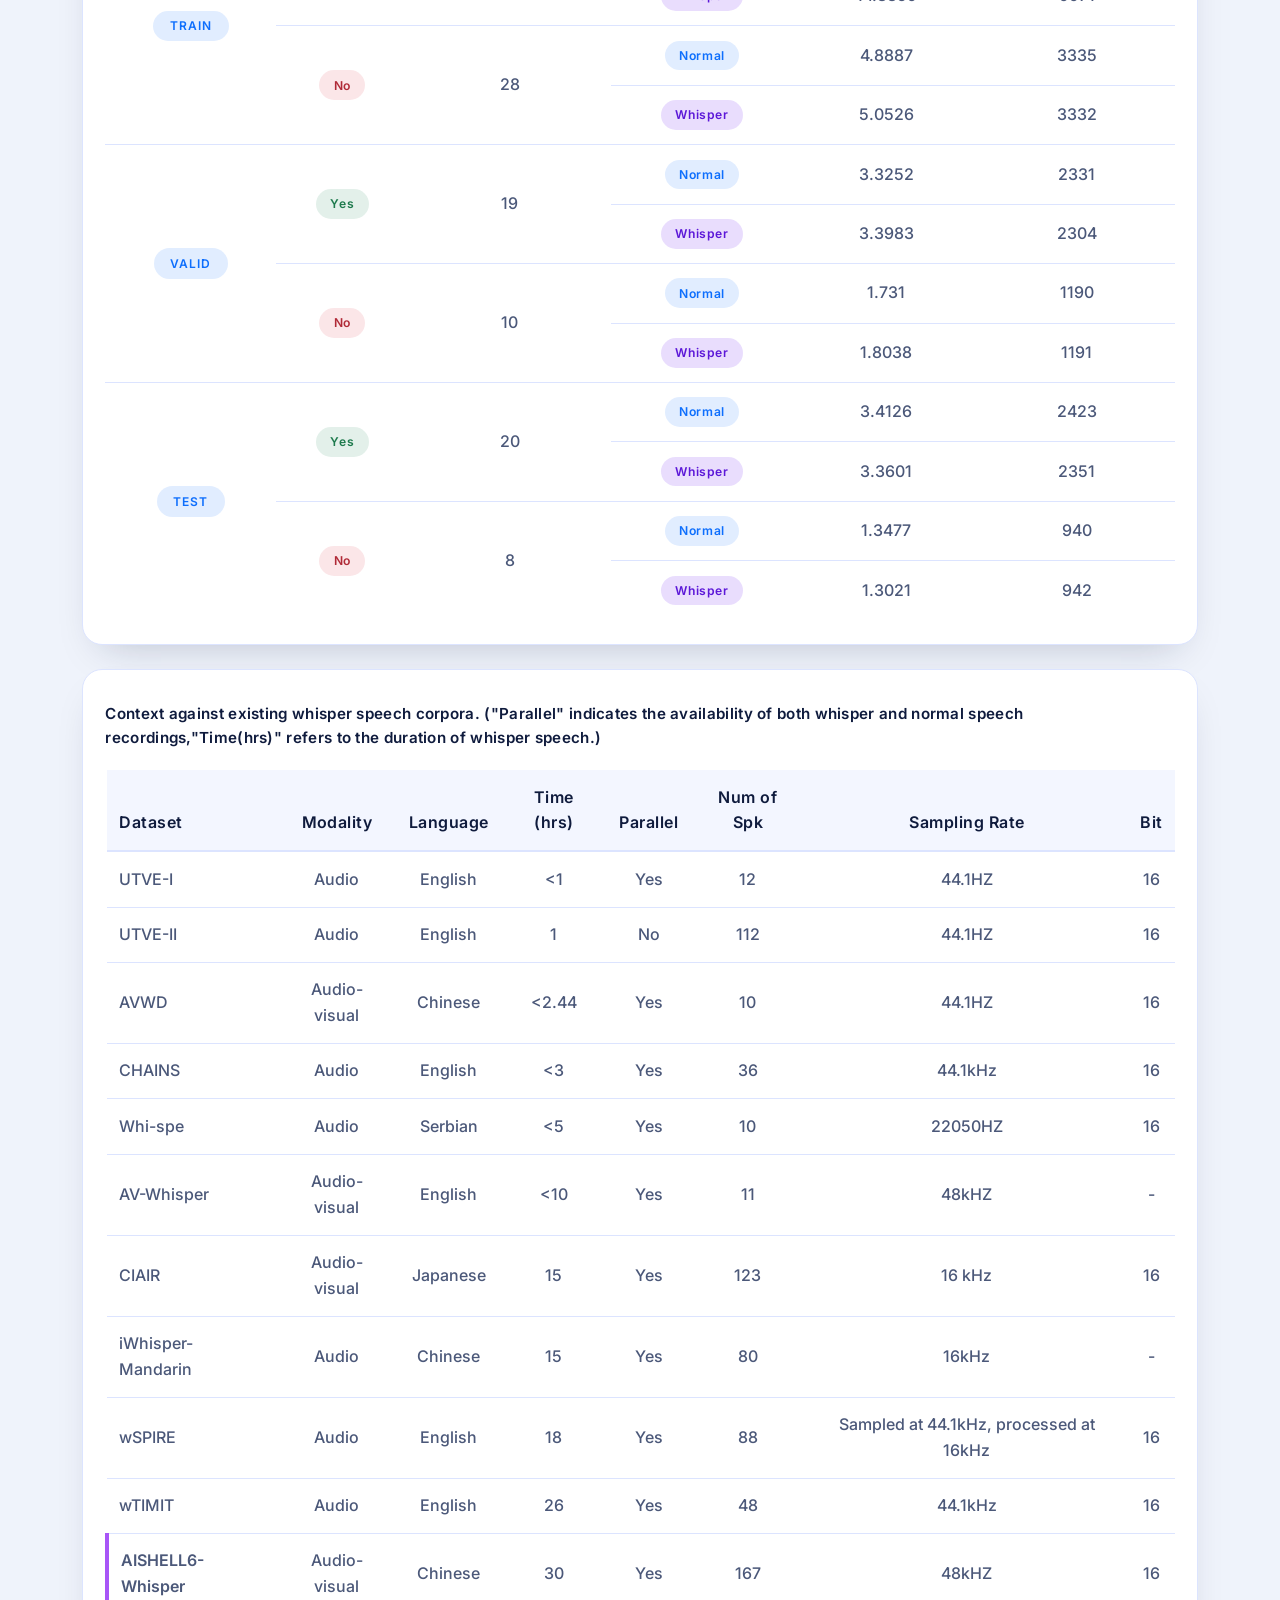
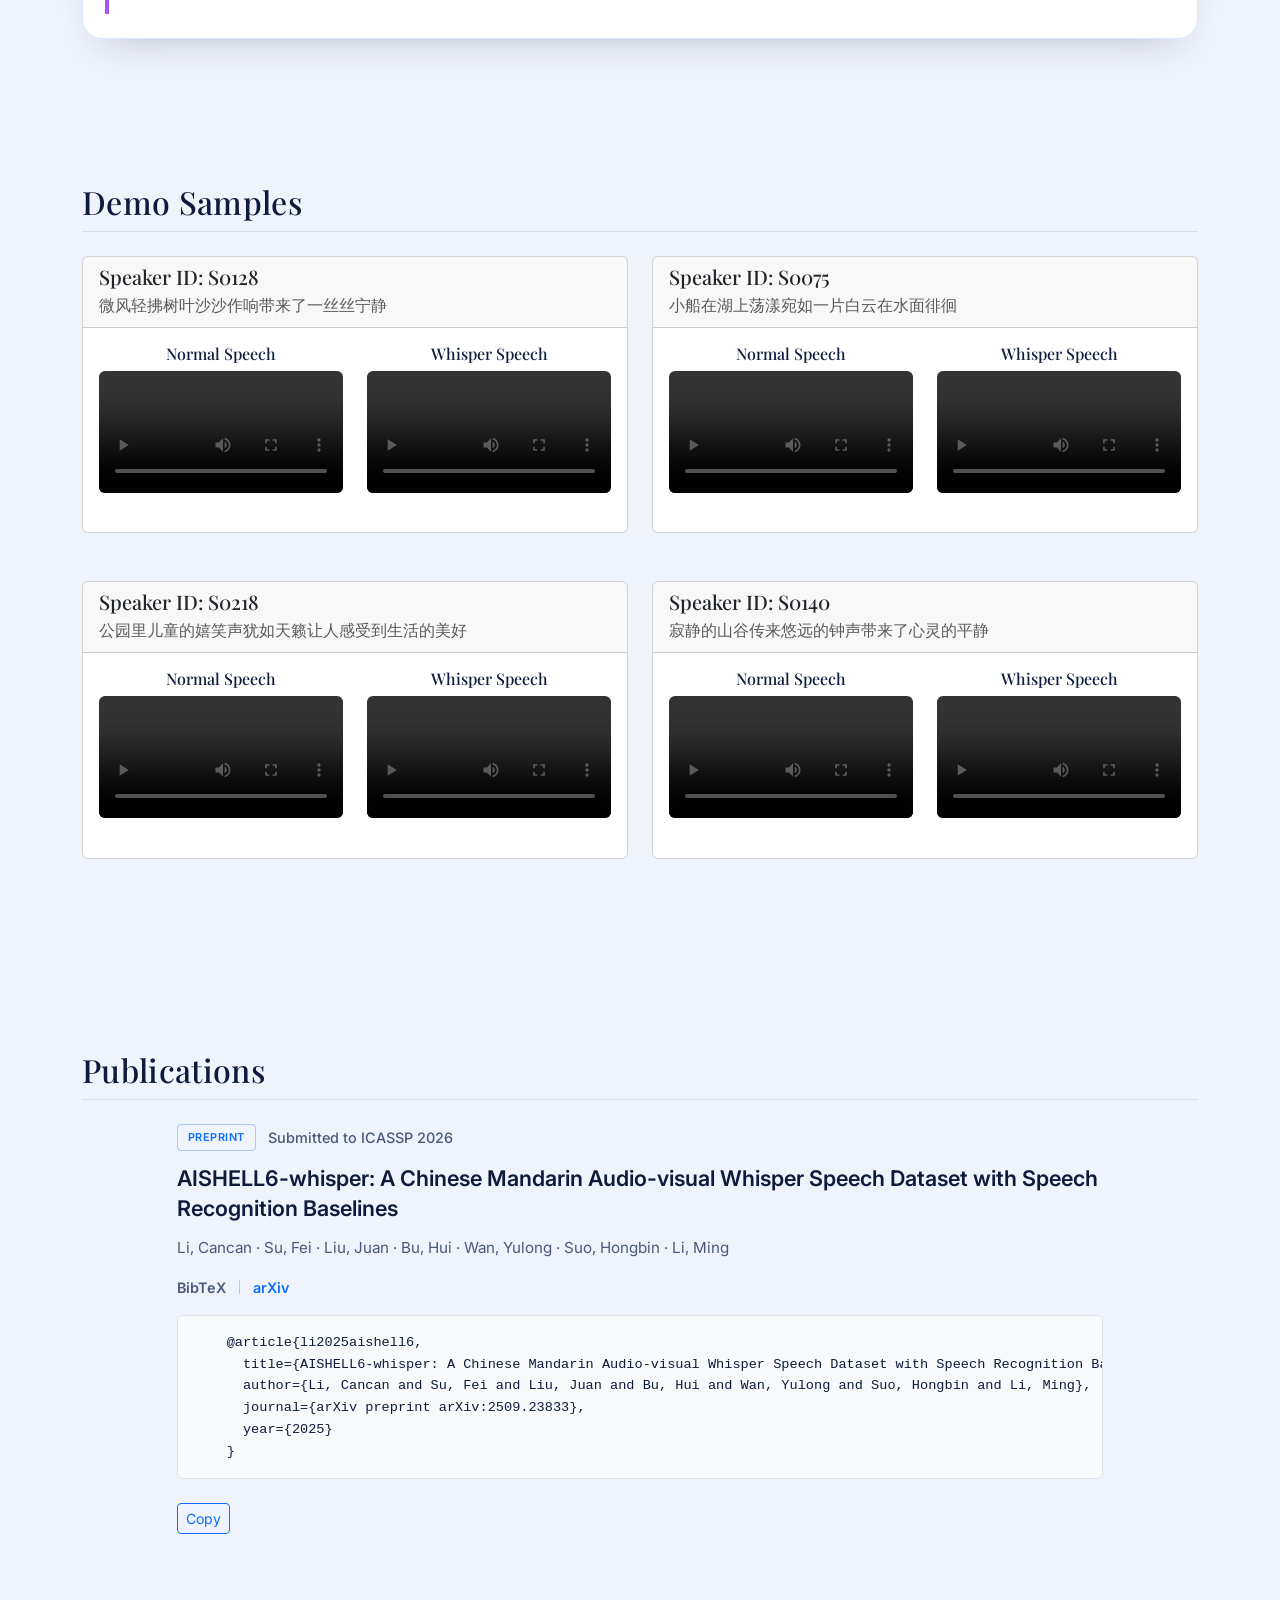
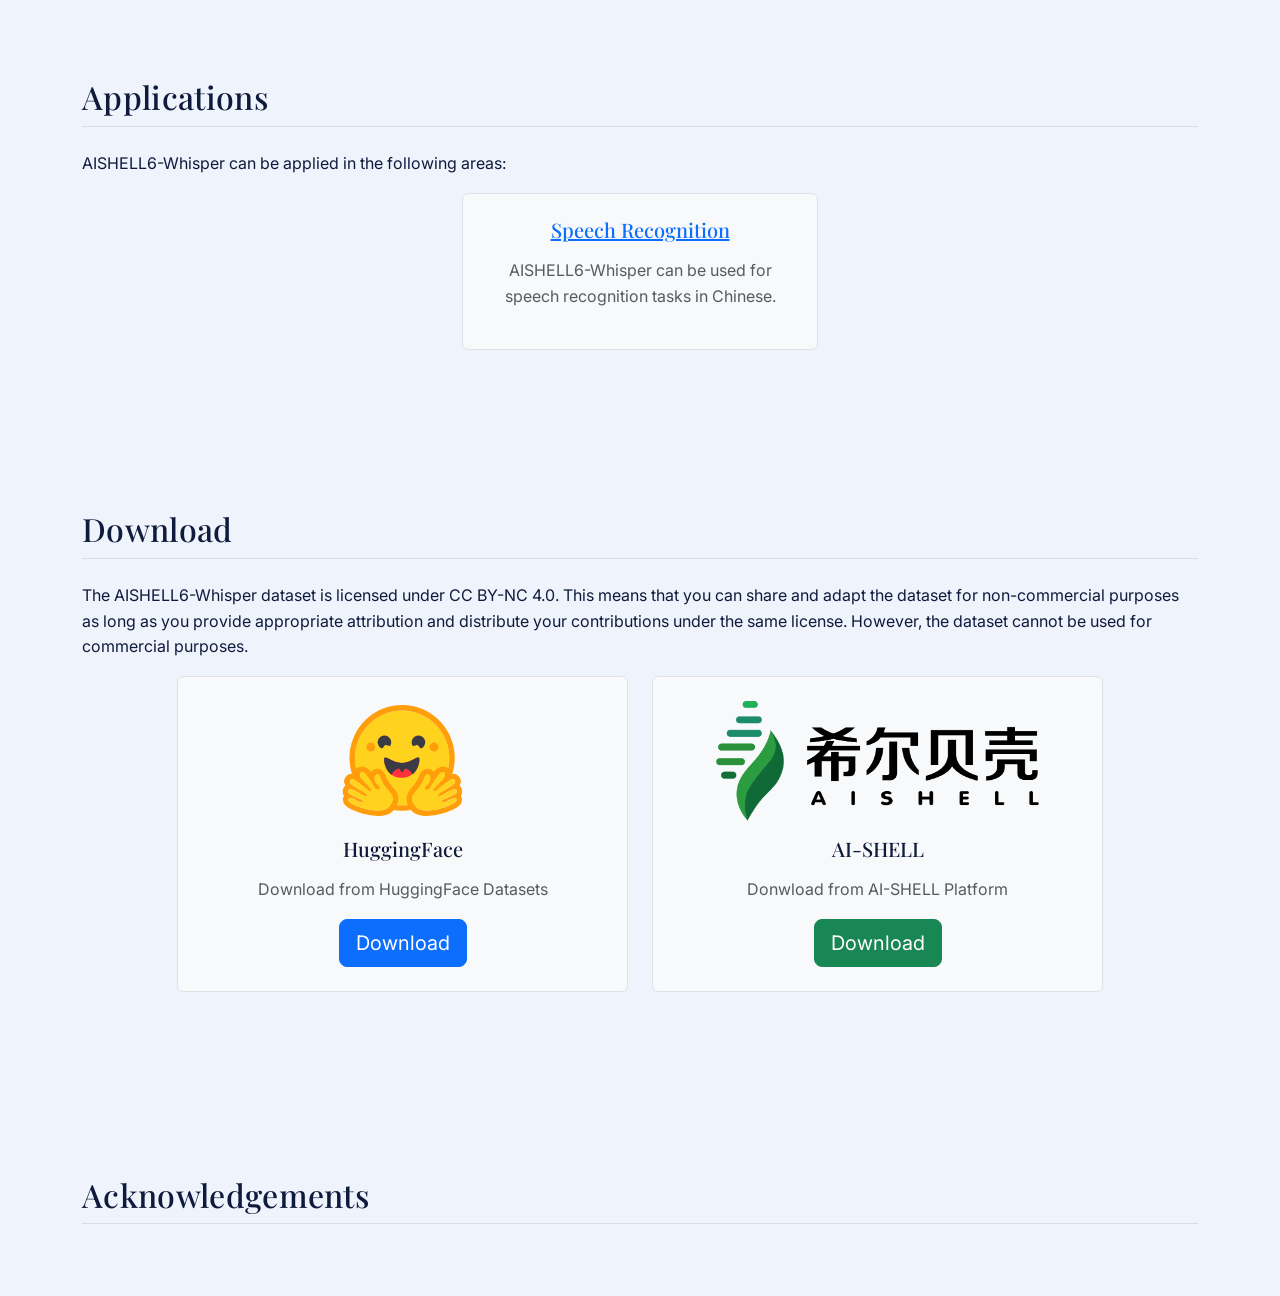
==== commit 7992dea0: "update index.html" ====
--- a/AISHELL6-Whisper/index.html
+++ b/AISHELL6-Whisper/index.html
@@ -257,7 +257,7 @@
         <div class="table-area mt-4">
           <div class="table-responsive">
             <table class="table table-custom align-middle text-center mb-0">
-              <caption class="table-caption">Context against existing whisper speech corpora.</caption>
+              <caption class="table-caption">Context against existing whisper speech corpora. ("Parallel" indicates the availability of both whisper and normal speech recordings,"Time(hrs)" refers to the duration of whisper speech.)</caption>
               <thead>
                 <tr>
                   <th class="text-start">Dataset</th>
@@ -408,7 +408,7 @@
                       <video controls class="w-100 rounded" style="max-height: 200px; background: #f8f9fa;"
                             preload="metadata"
                             playsinline>
-                        <source src="media/S0128_normal_av.mp4"Download>
+                        <source src="media/S0128_normal_av.mp4" type="video/mp4">
                         Your browser does not support the video tag.
                       </video>
                     </div>
@@ -419,7 +419,7 @@
                       <video controls class="w-100 rounded" style="max-height: 200px; background: #f8f9fa;"
                             preload="metadata"
                             playsinline>
-                        <source src="media/S0128_whisper_av.mp4"Download>
+                        <source src="media/S0128_whisper_av.mp4" type="video/mp4">
                         Your browser does not support the video tag.
                       </video>
                     </div>
@@ -444,7 +444,7 @@
                       <video controls class="w-100 rounded" style="max-height: 200px; background: #f8f9fa;"
                             preload="metadata"
                             playsinline>
-                        <source src="media/S0075_normal_av.mp4"Download>
+                        <source src="media/S0075_normal_av.mp4" type="video/mp4">
                         Your browser does not support the video tag.
                       </video>
                     </div>
@@ -455,7 +455,7 @@
                       <video controls class="w-100 rounded" style="max-height: 200px; background: #f8f9fa;"
                             preload="metadata"
                             playsinline>
-                        <source src="media/S0075_whisper_av.mp4"Download>
+                        <source src="media/S0075_whisper_av.mp4" type="video/mp4">
                         Your browser does not support the video tag.
                       </video>
                     </div>
@@ -480,7 +480,7 @@
                       <video controls class="w-100 rounded" style="max-height: 200px; background: #f8f9fa;"
                             preload="metadata"
                             playsinline>
-                        <source src="media/S0218_normal_av.mp4"Download>
+                        <source src="media/S0218_normal_av.mp4" type="video/mp4">
                         Your browser does not support the video tag.
                       </video>
                     </div>
@@ -491,7 +491,7 @@
                       <video controls class="w-100 rounded" style="max-height: 200px; background: #f8f9fa;"
                             preload="metadata"
                             playsinline>
-                        <source src="media/S0218_whisper_av.mp4"Download>
+                        <source src="media/S0218_whisper_av.mp4" type="video/mp4">
                         Your browser does not support the video tag.
                       </video>
                     </div>
@@ -516,7 +516,7 @@
                       <video controls class="w-100 rounded" style="max-height: 200px; background: #f8f9fa;"
                             preload="metadata"
                             playsinline>
-                        <source src="media/S0140_normal_av.mp4"Download>
+                        <source src="media/S0140_normal_av.mp4" type="video/mp4">
                         Your browser does not support the video tag.
                       </video>
                     </div>
@@ -527,7 +527,7 @@
                       <video controls class="w-100 rounded" style="max-height: 200px; background: #f8f9fa;"
                             preload="metadata"
                             playsinline>
-                        <source src="media/S0140_whisper_av.mp4"Download>
+                        <source src="media/S0140_whisper_av.mp4" type="video/mp4">
                         Your browser does not support the video tag.
                       </video>
                     </div>
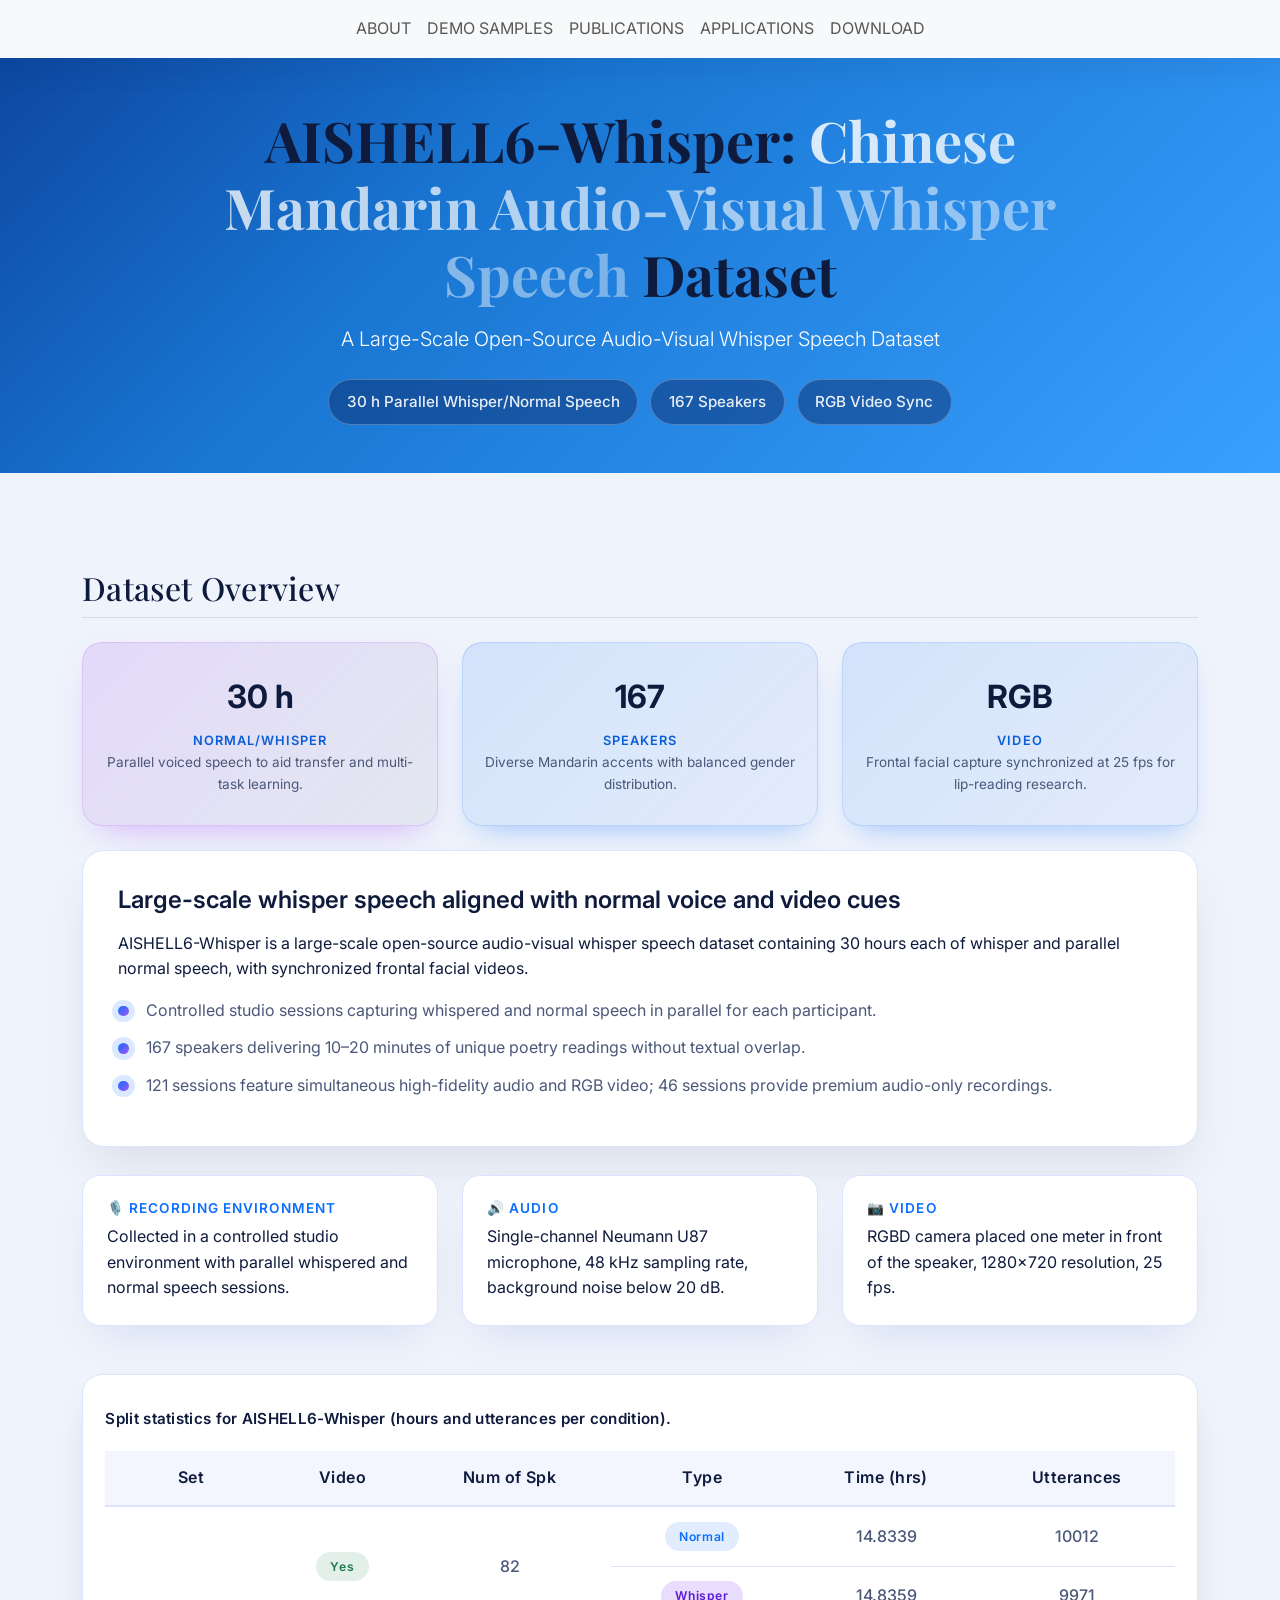
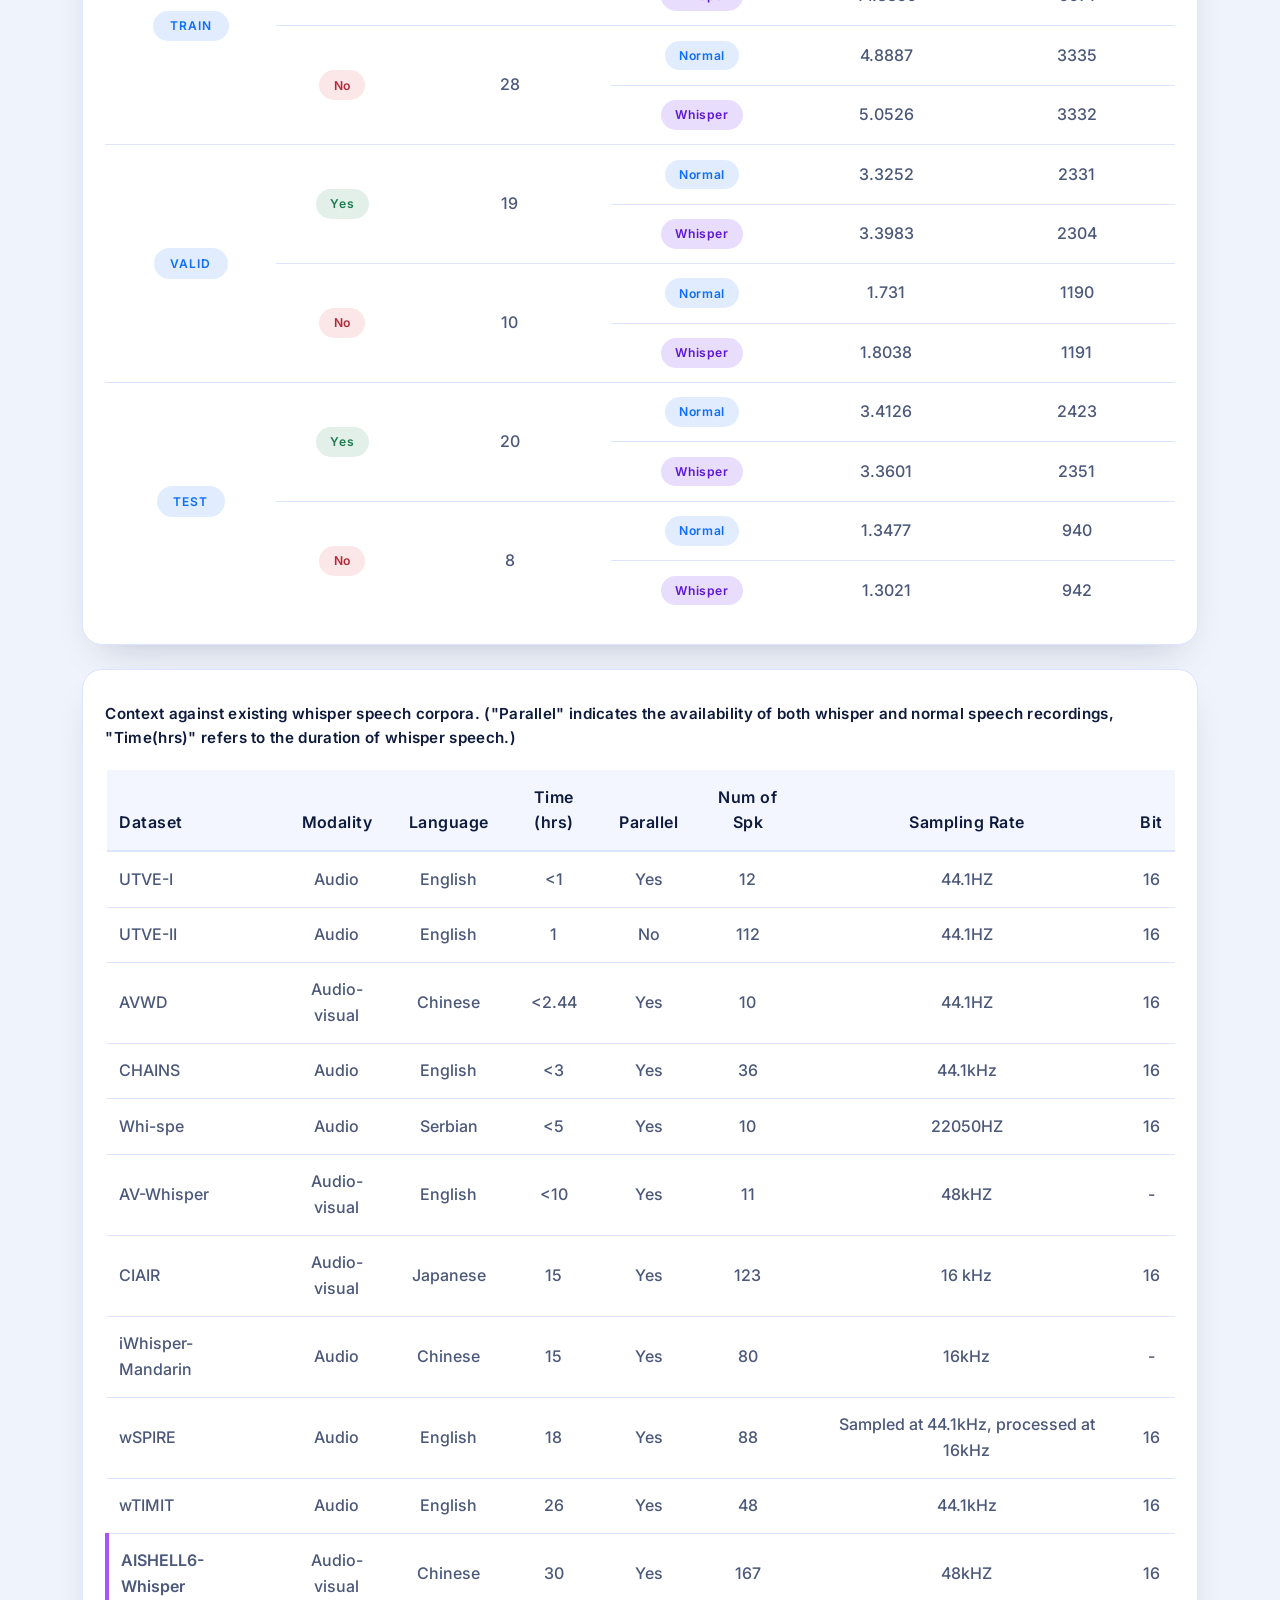
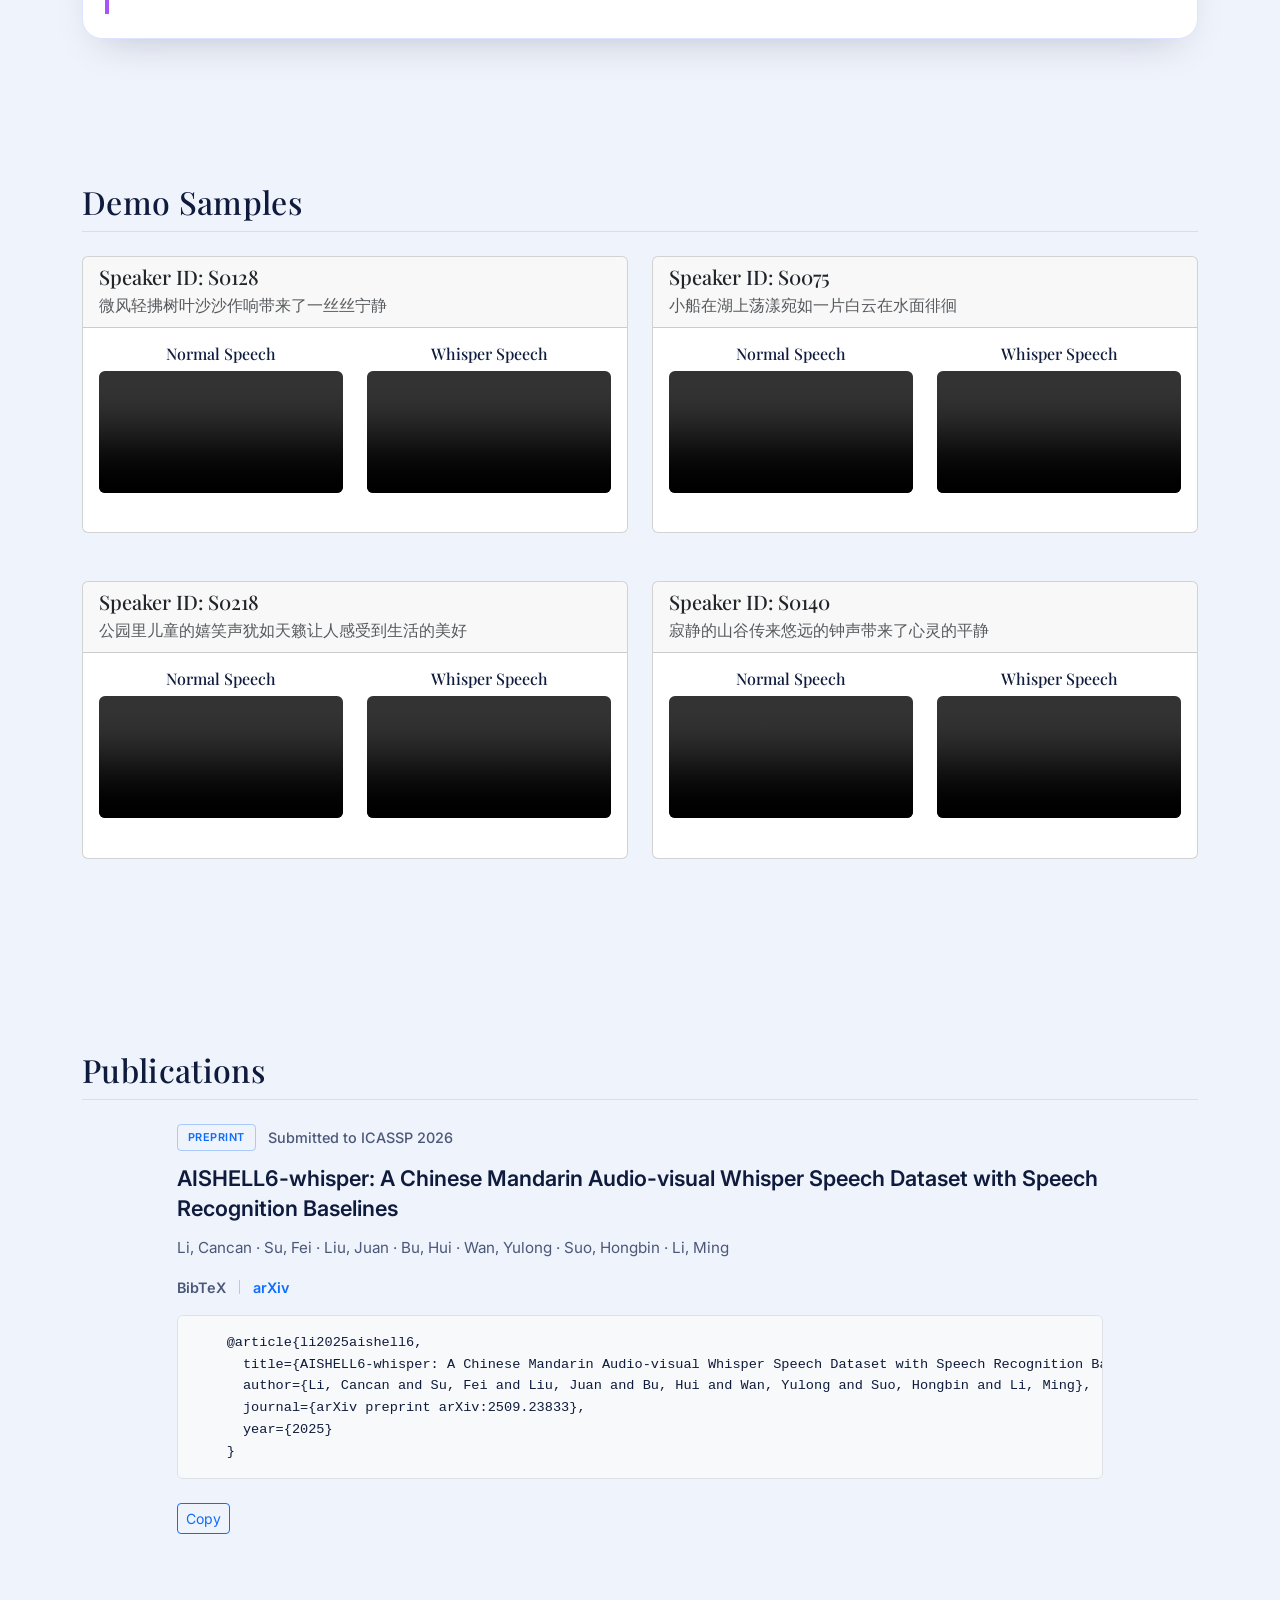
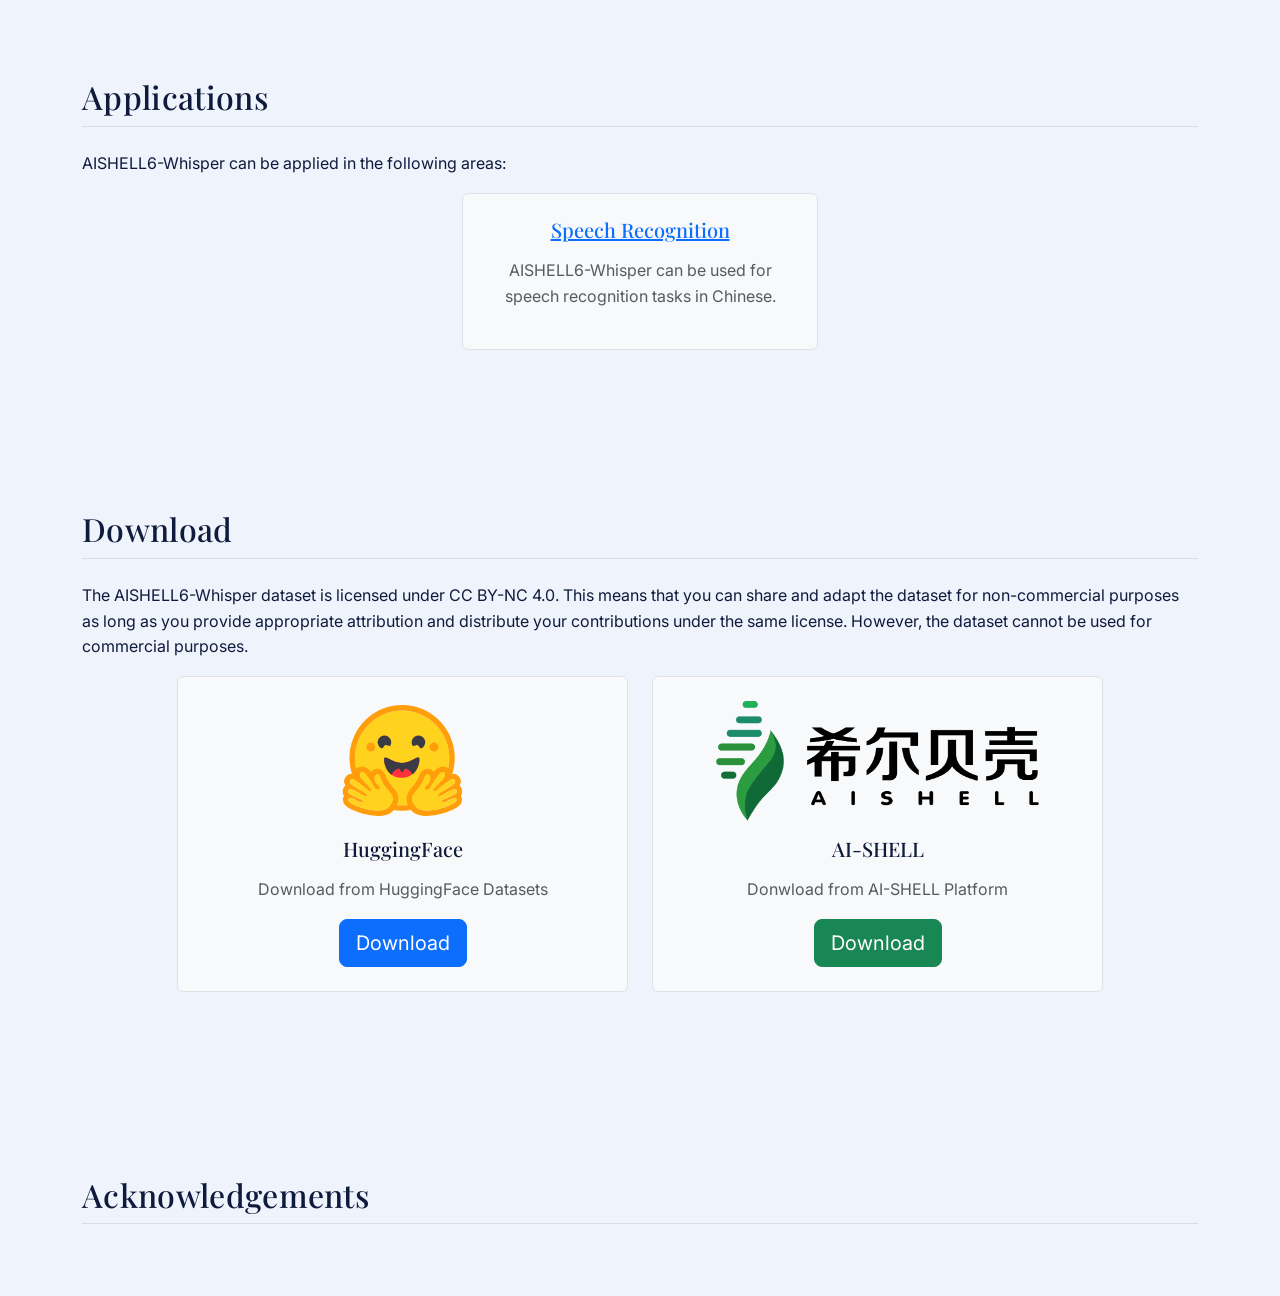
==== commit f618431d: "update index.html" ====
--- a/AISHELL6-Whisper/index.html
+++ b/AISHELL6-Whisper/index.html
@@ -257,7 +257,7 @@
         <div class="table-area mt-4">
           <div class="table-responsive">
             <table class="table table-custom align-middle text-center mb-0">
-              <caption class="table-caption">Context against existing whisper speech corpora. ("Parallel" indicates the availability of both whisper and normal speech recordings,"Time(hrs)" refers to the duration of whisper speech.)</caption>
+              <caption class="table-caption">Context against existing whisper speech corpora. ("Parallel" indicates the availability of both whisper and normal speech recordings, "Time(hrs)" refers to the duration of whisper speech.)</caption>
               <thead>
                 <tr>
                   <th class="text-start">Dataset</th>
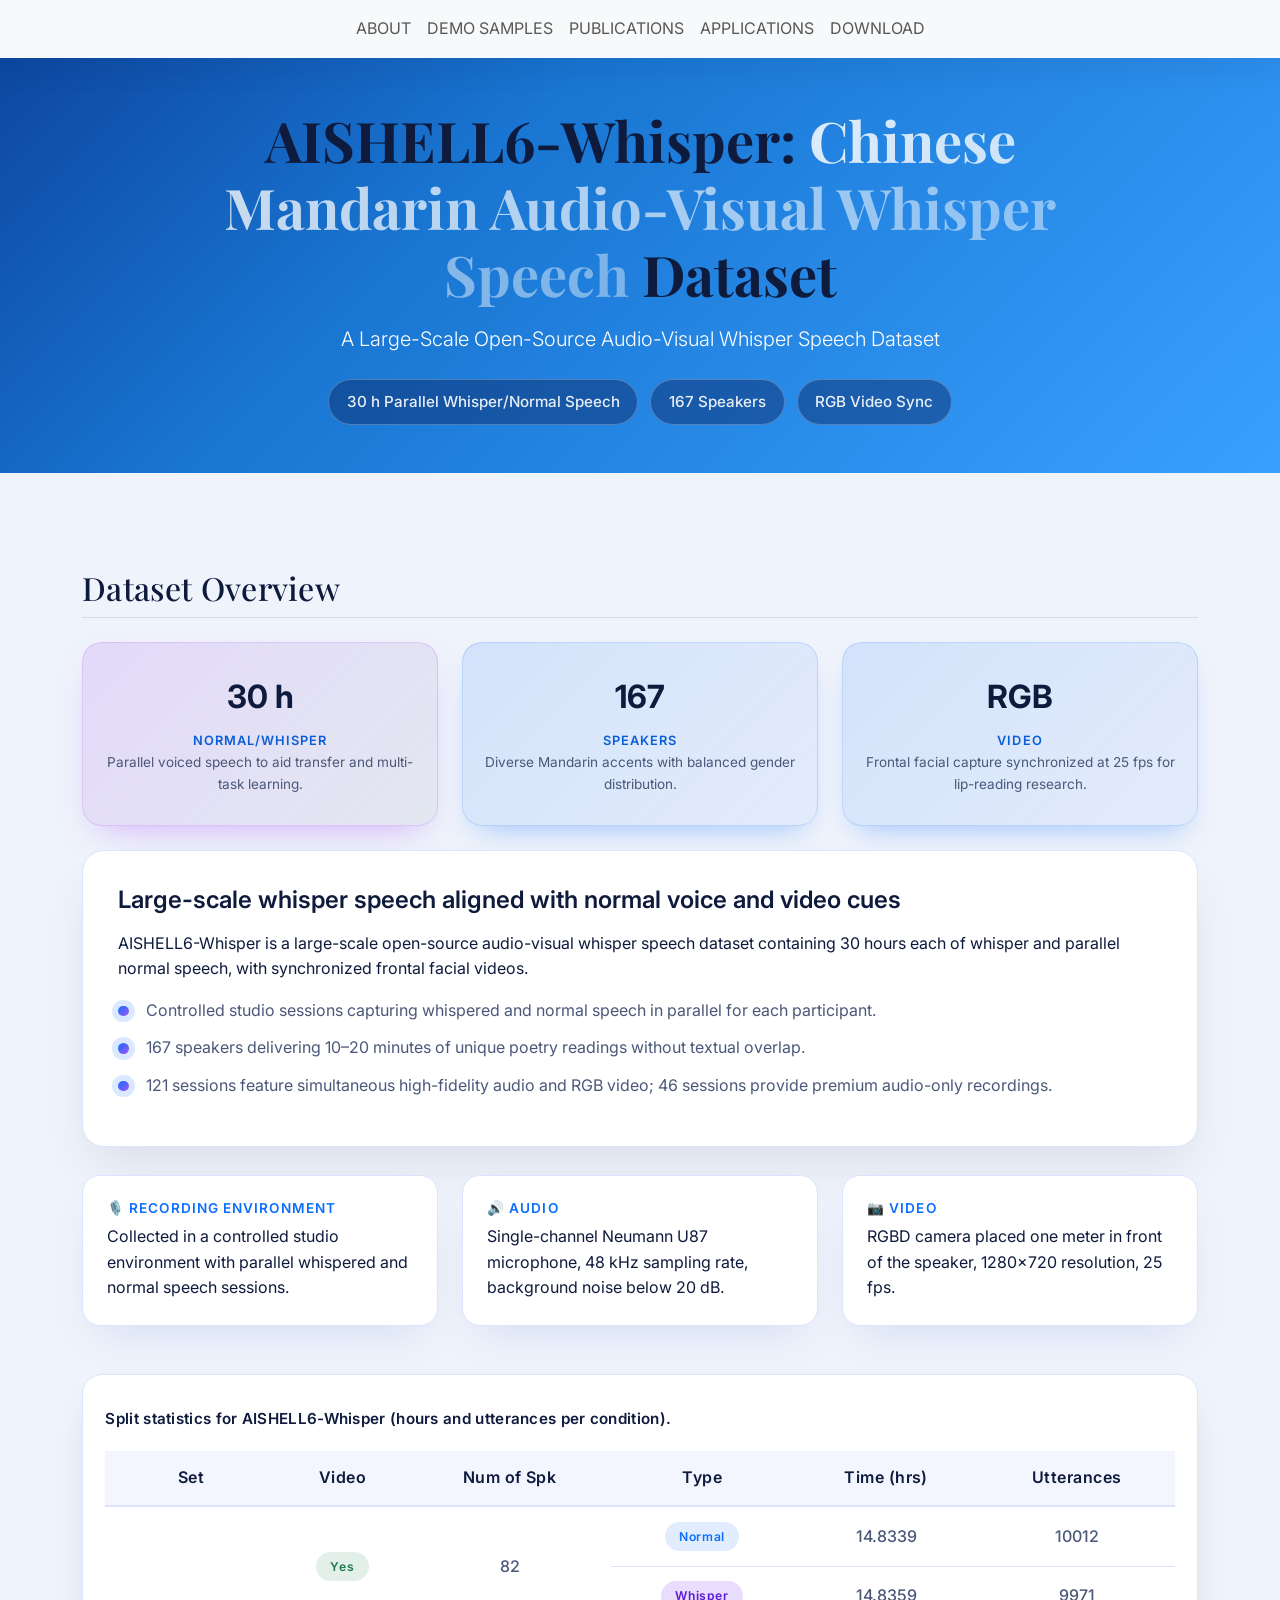
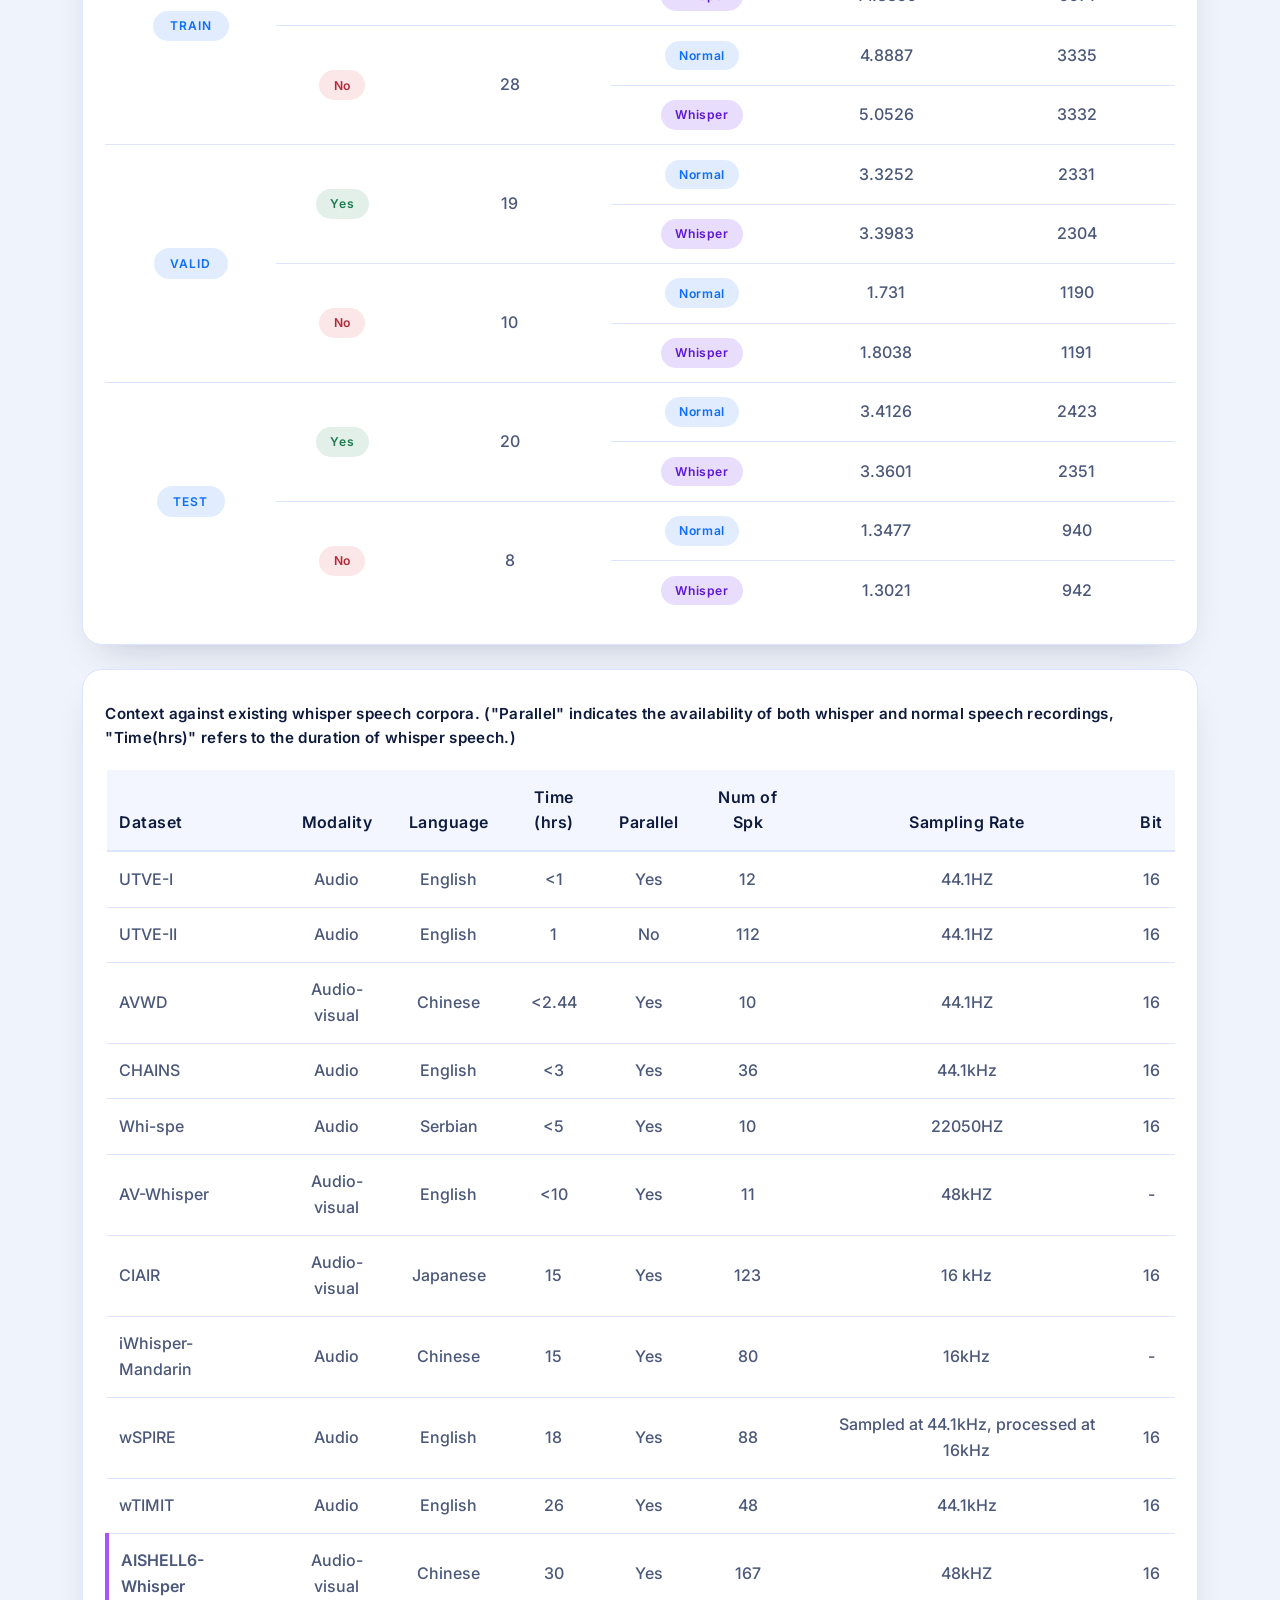
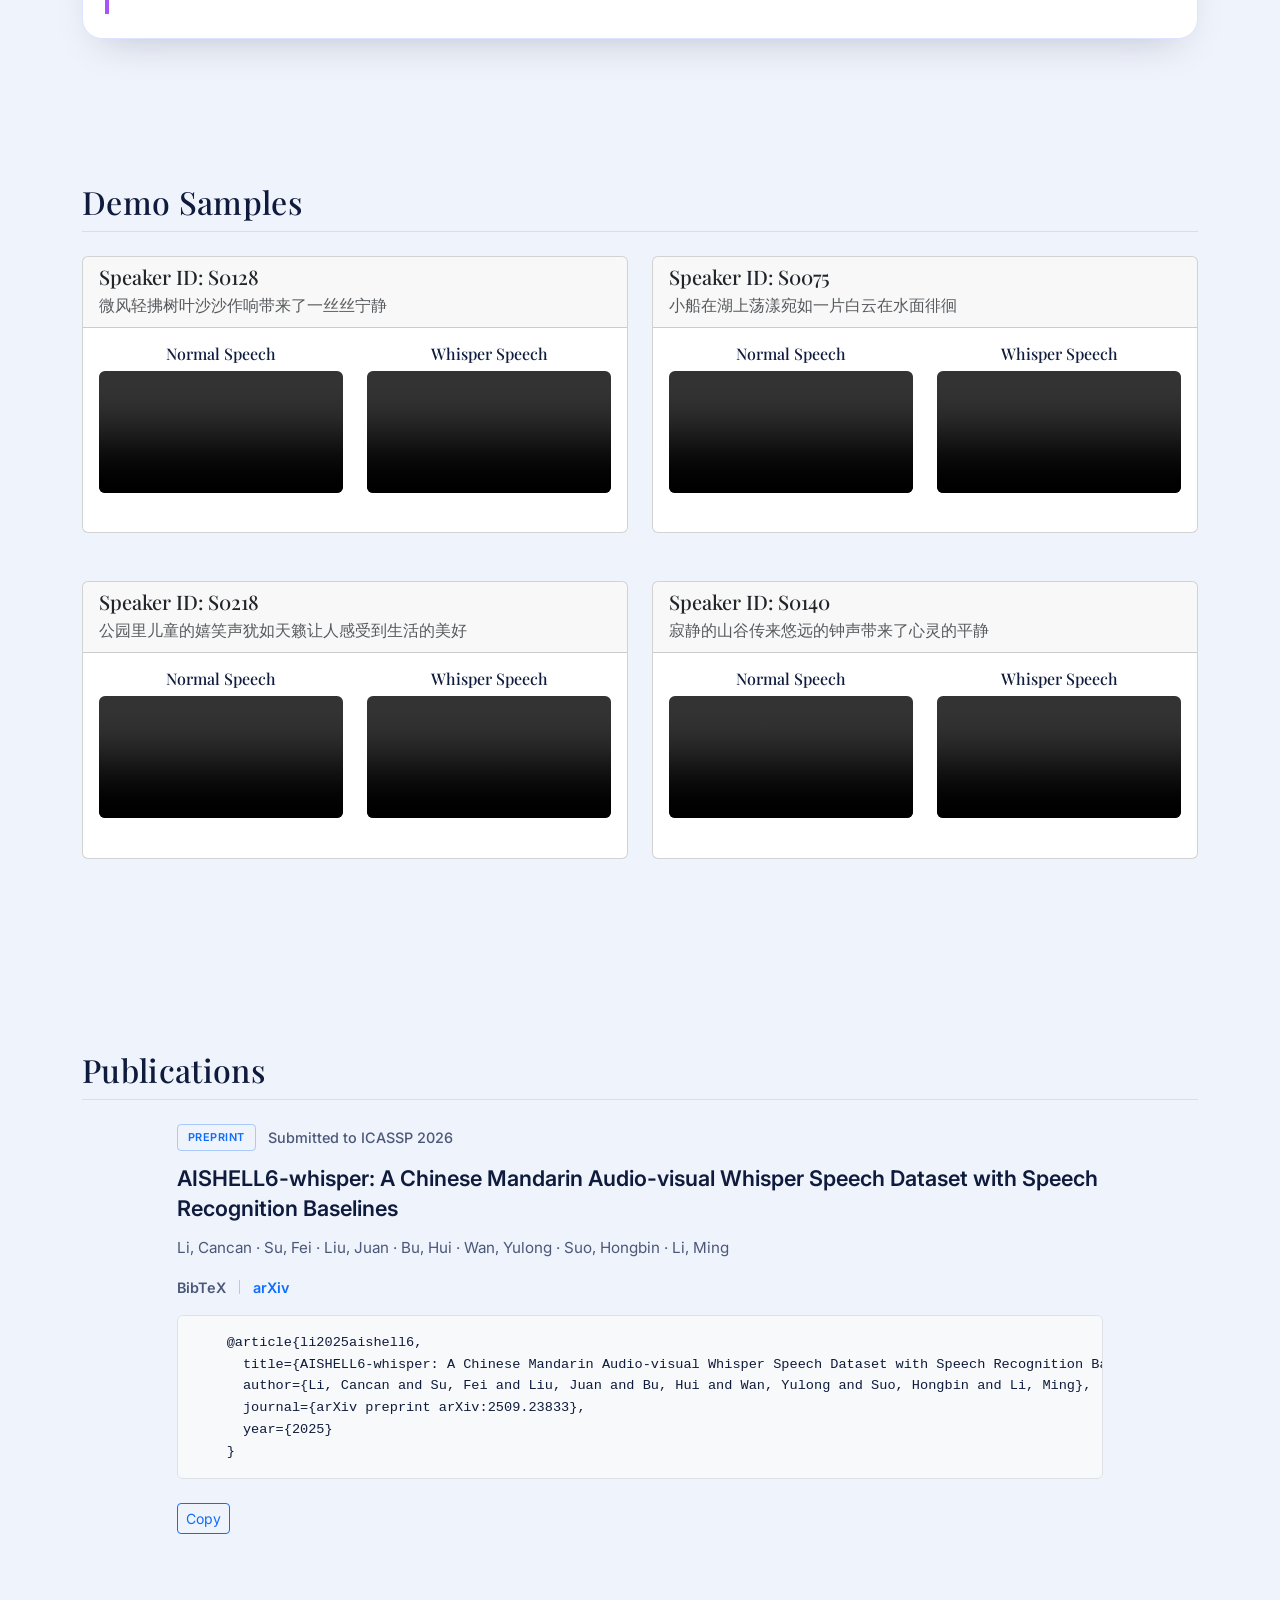
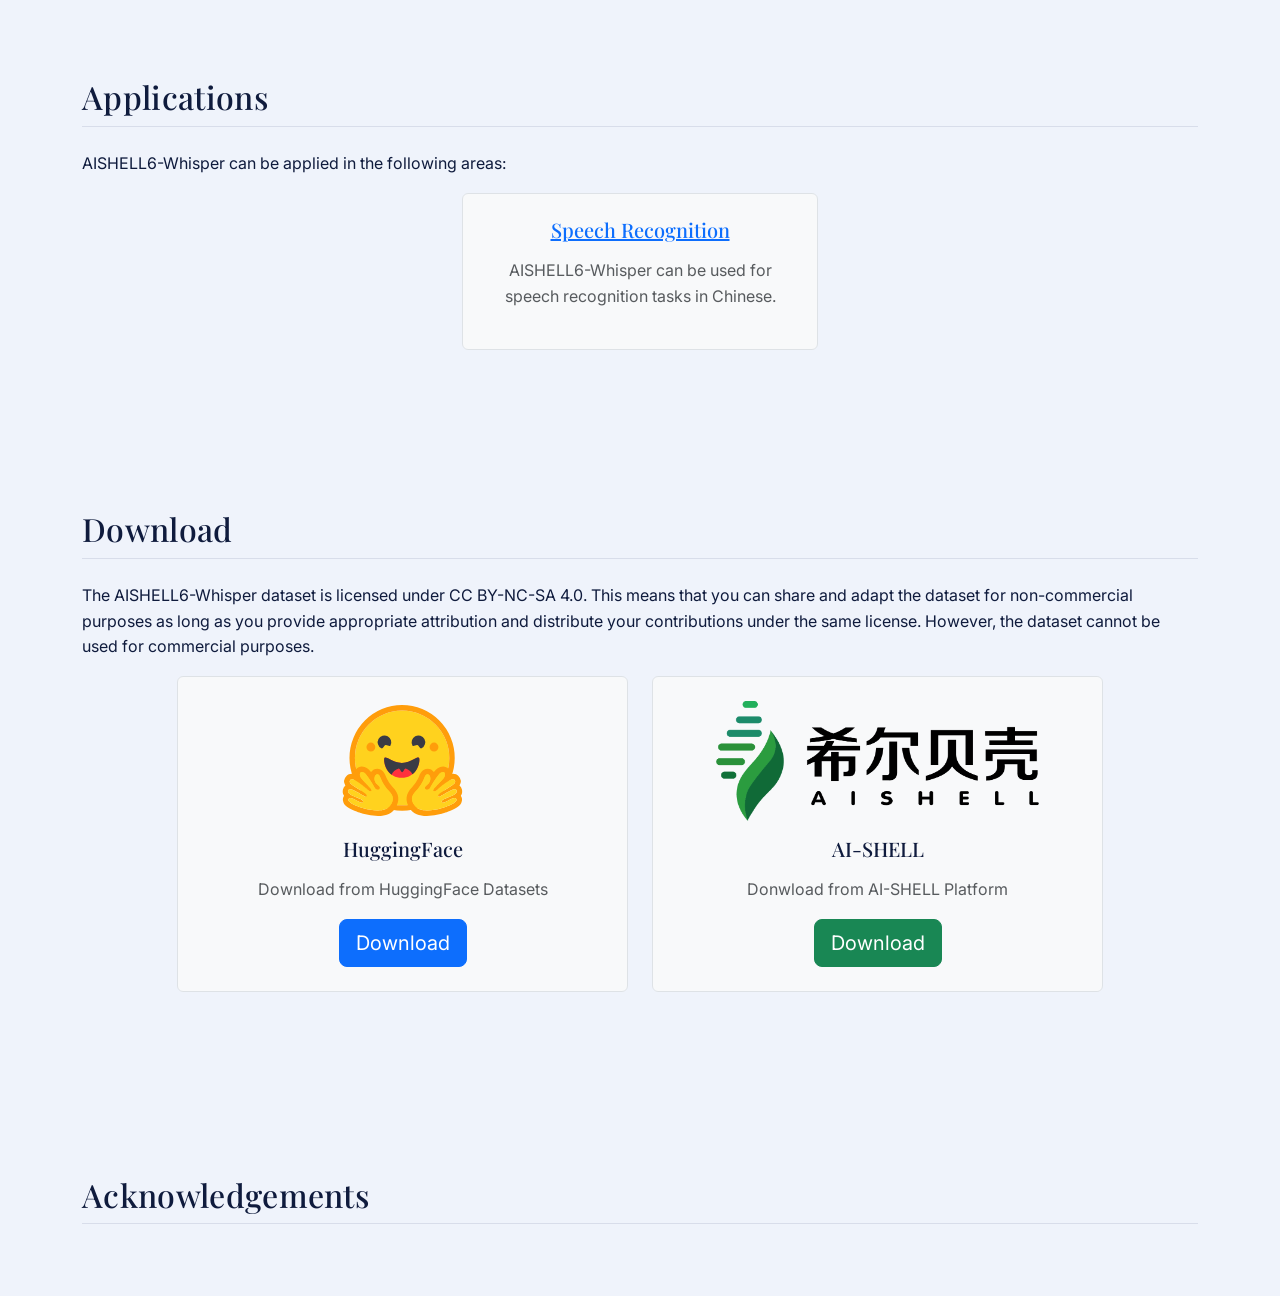
==== commit 22193d59: "update index.html" ====
--- a/AISHELL6-Whisper/index.html
+++ b/AISHELL6-Whisper/index.html
@@ -639,7 +639,7 @@
     <section class="py-5">
       <div class="container">
         <h2 class="section-heading mb-4" id="section5">Download</h2>
-        <p>The AISHELL6-Whisper dataset is licensed under CC BY-NC 4.0. This means that you can share and adapt the
+        <p>The AISHELL6-Whisper dataset is licensed under CC BY-NC-SA 4.0. This means that you can share and adapt the
           dataset for non-commercial purposes as long as you provide appropriate attribution and distribute your
           contributions under the same license. However, the dataset cannot be used for commercial purposes. </p>
         <div class="row g-4 align-items-stretch mb-4 justify-content-center">
@@ -652,7 +652,7 @@
               </div>
               <h5 class="mb-3">HuggingFace</h5>
               <p class="text-muted mb-3">Download from HuggingFace Datasets</p>
-              <a href="XXX" target="_blank" class="btn btn-primary btn-lg">
+              <a href="https://huggingface.co/datasets/SMIIP-lab/AISHELL6-Whisper" target="_blank" class="btn btn-primary btn-lg">
                 <i class="fas fa-download"></i> Download
               </a>
             </div>
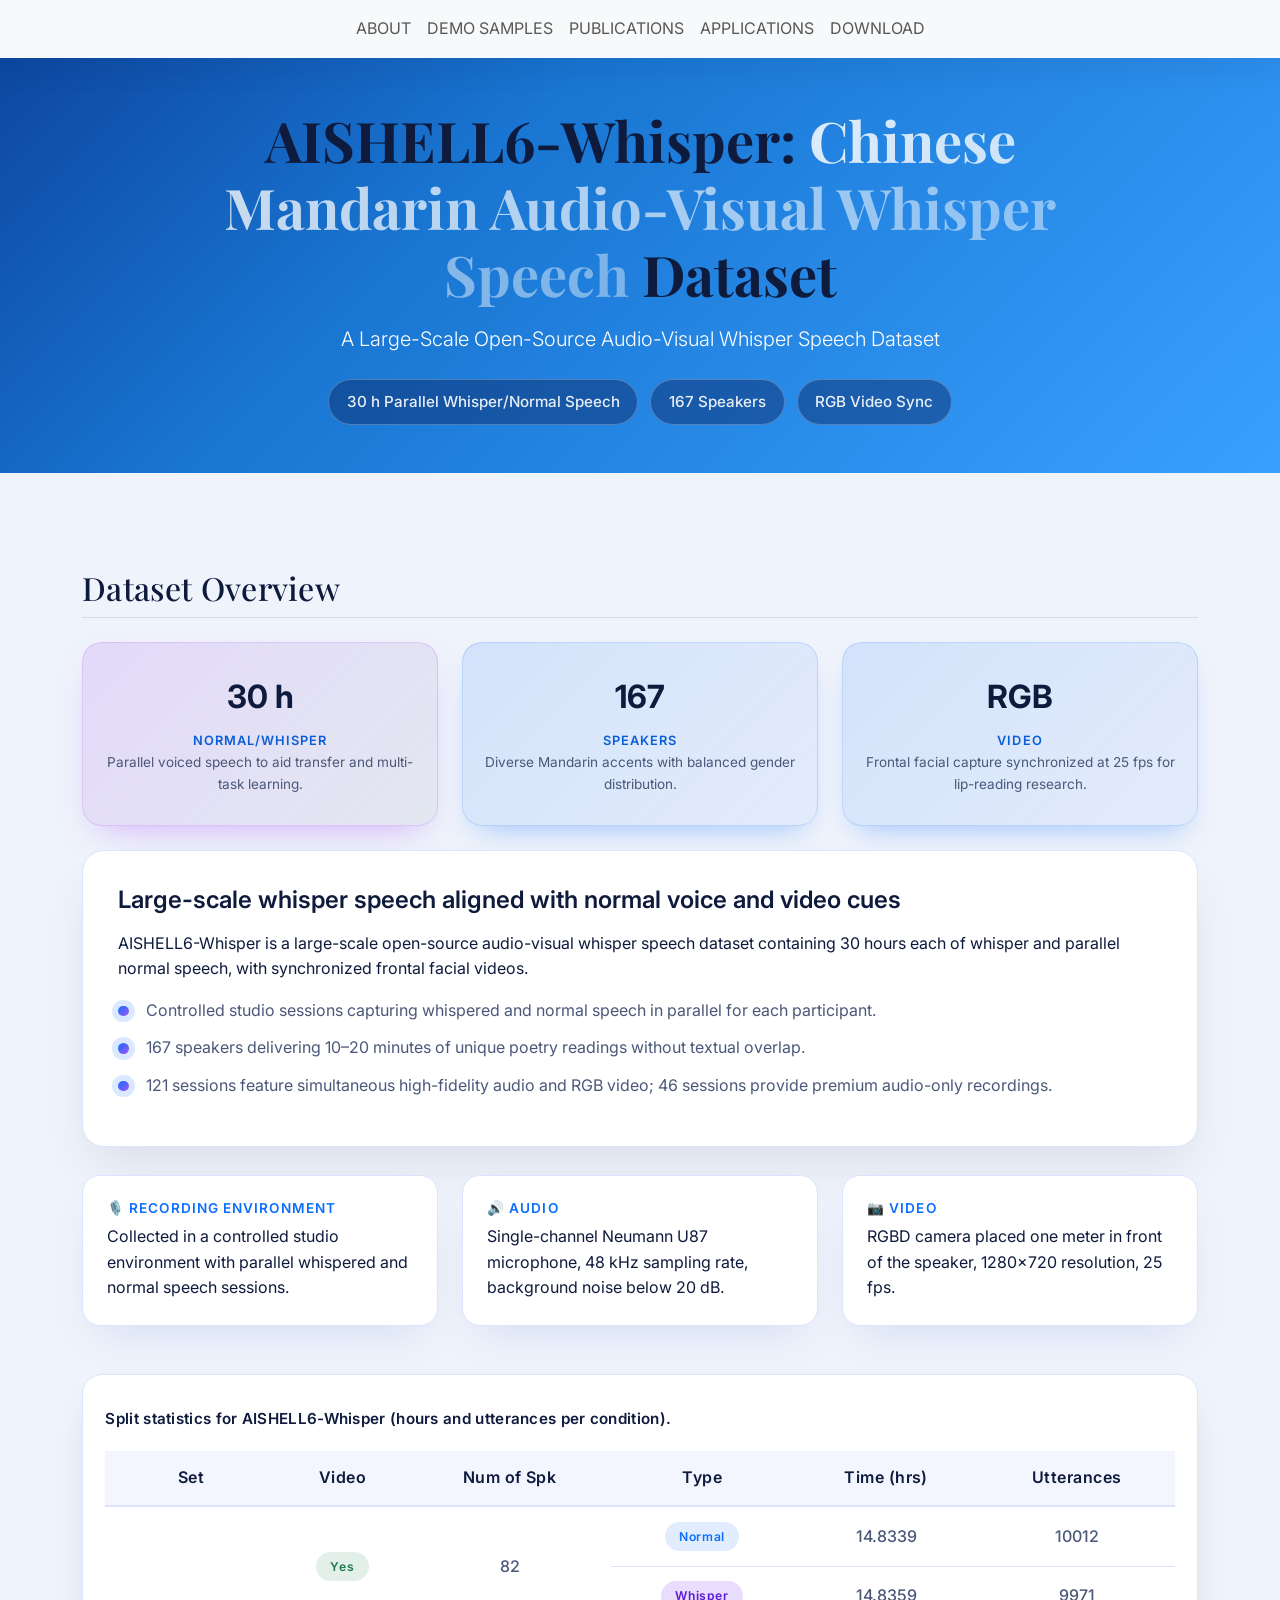
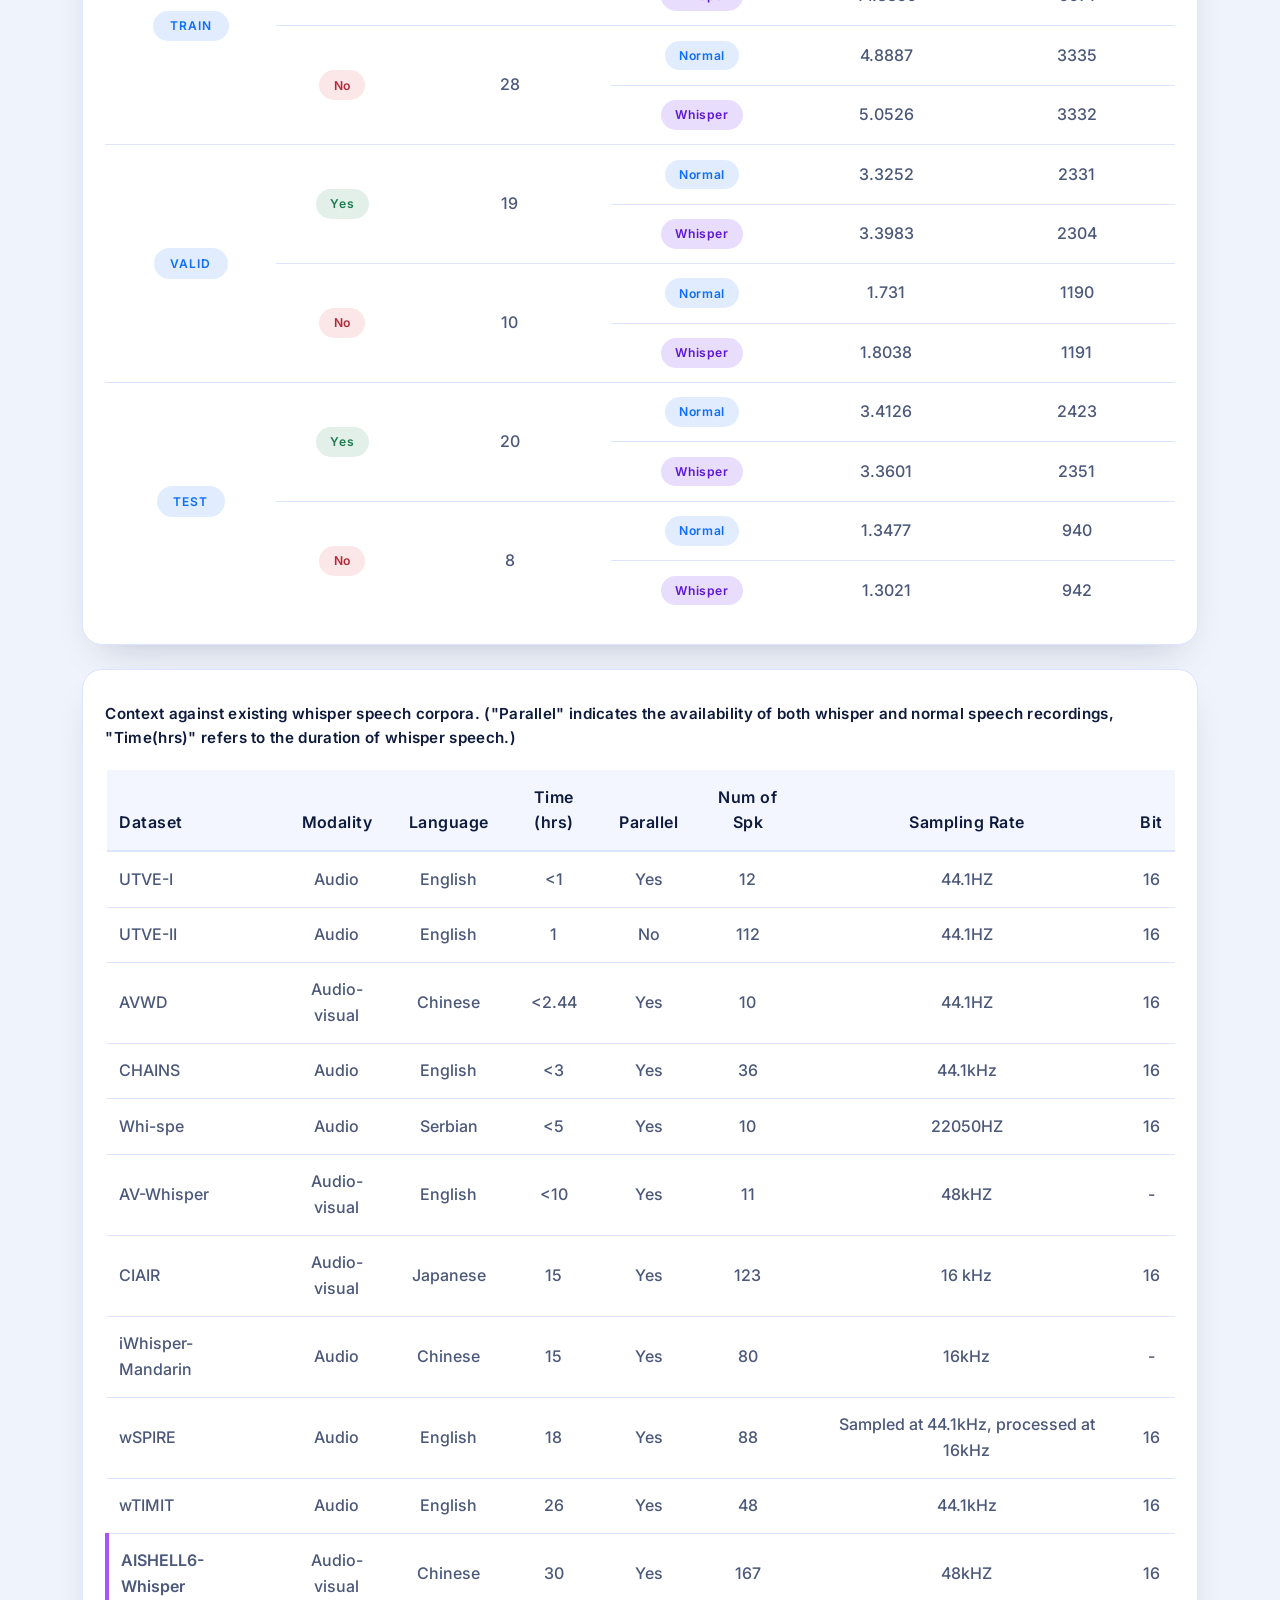
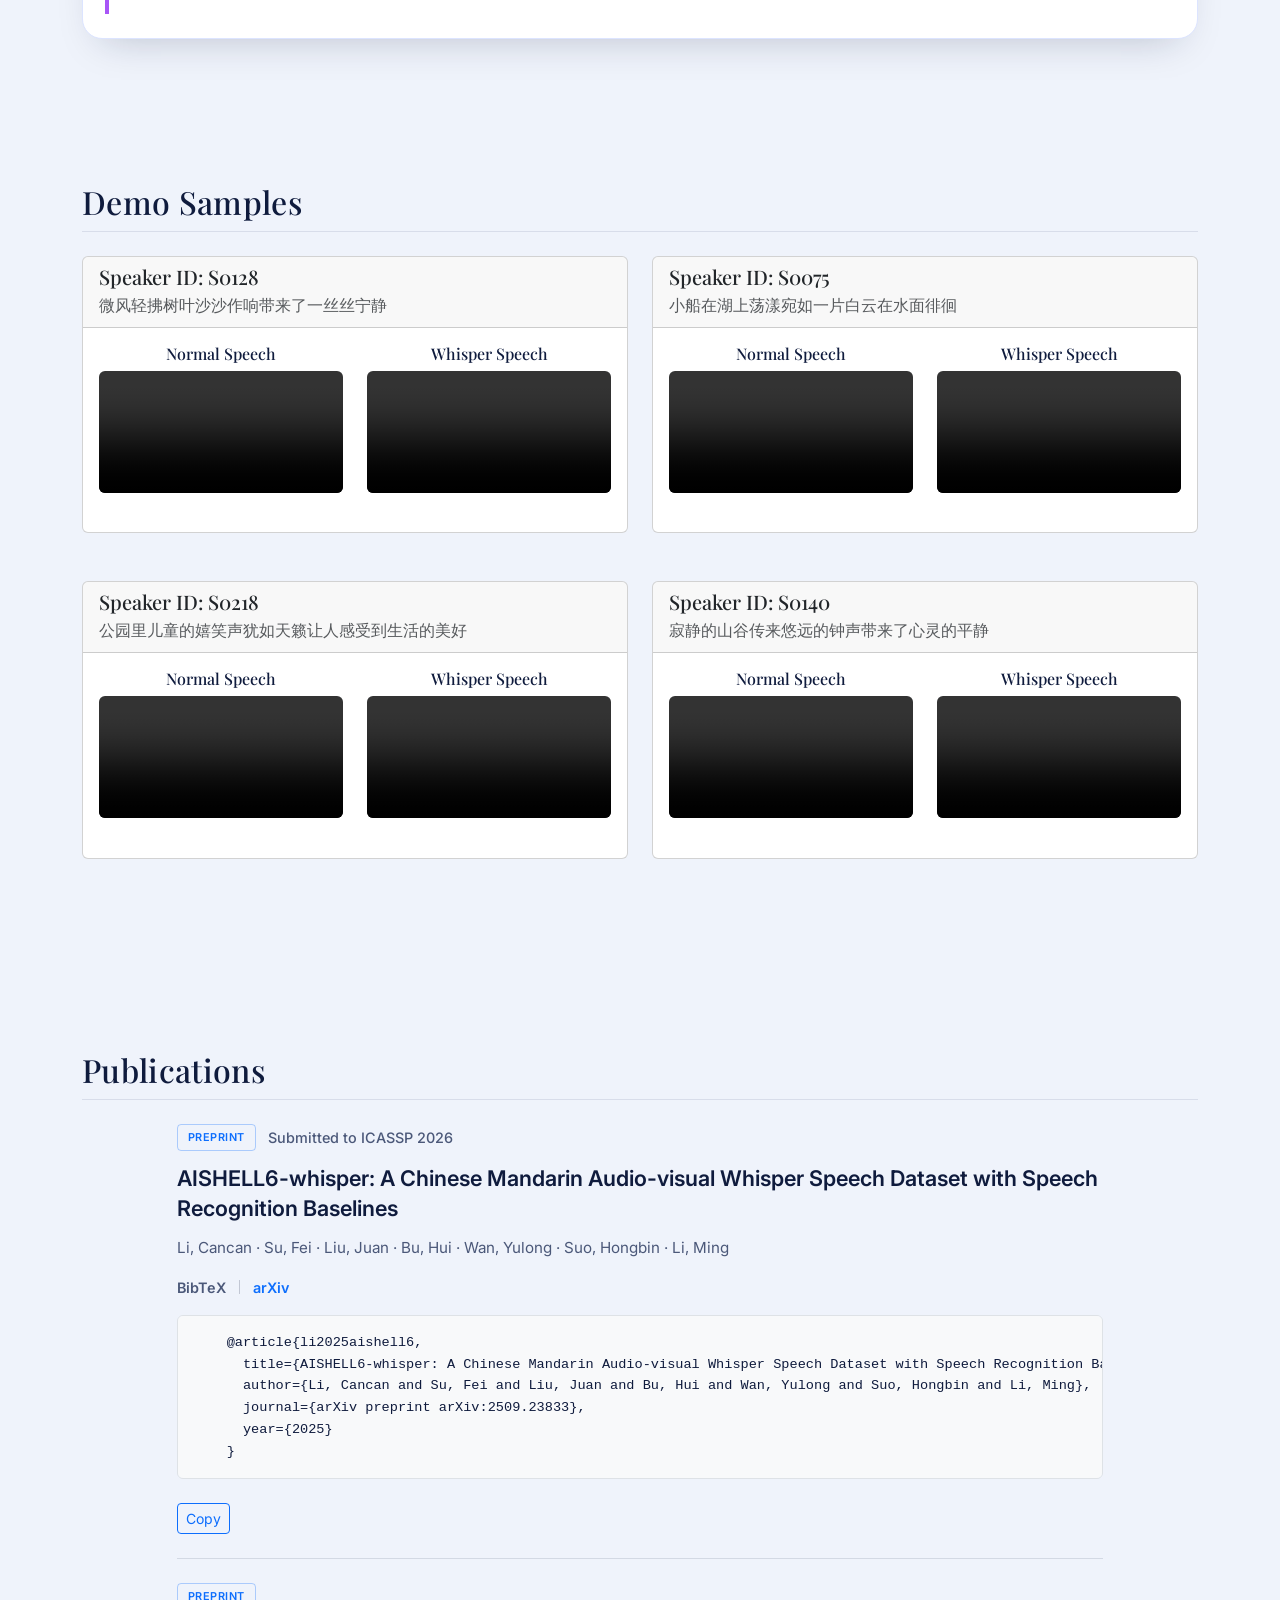
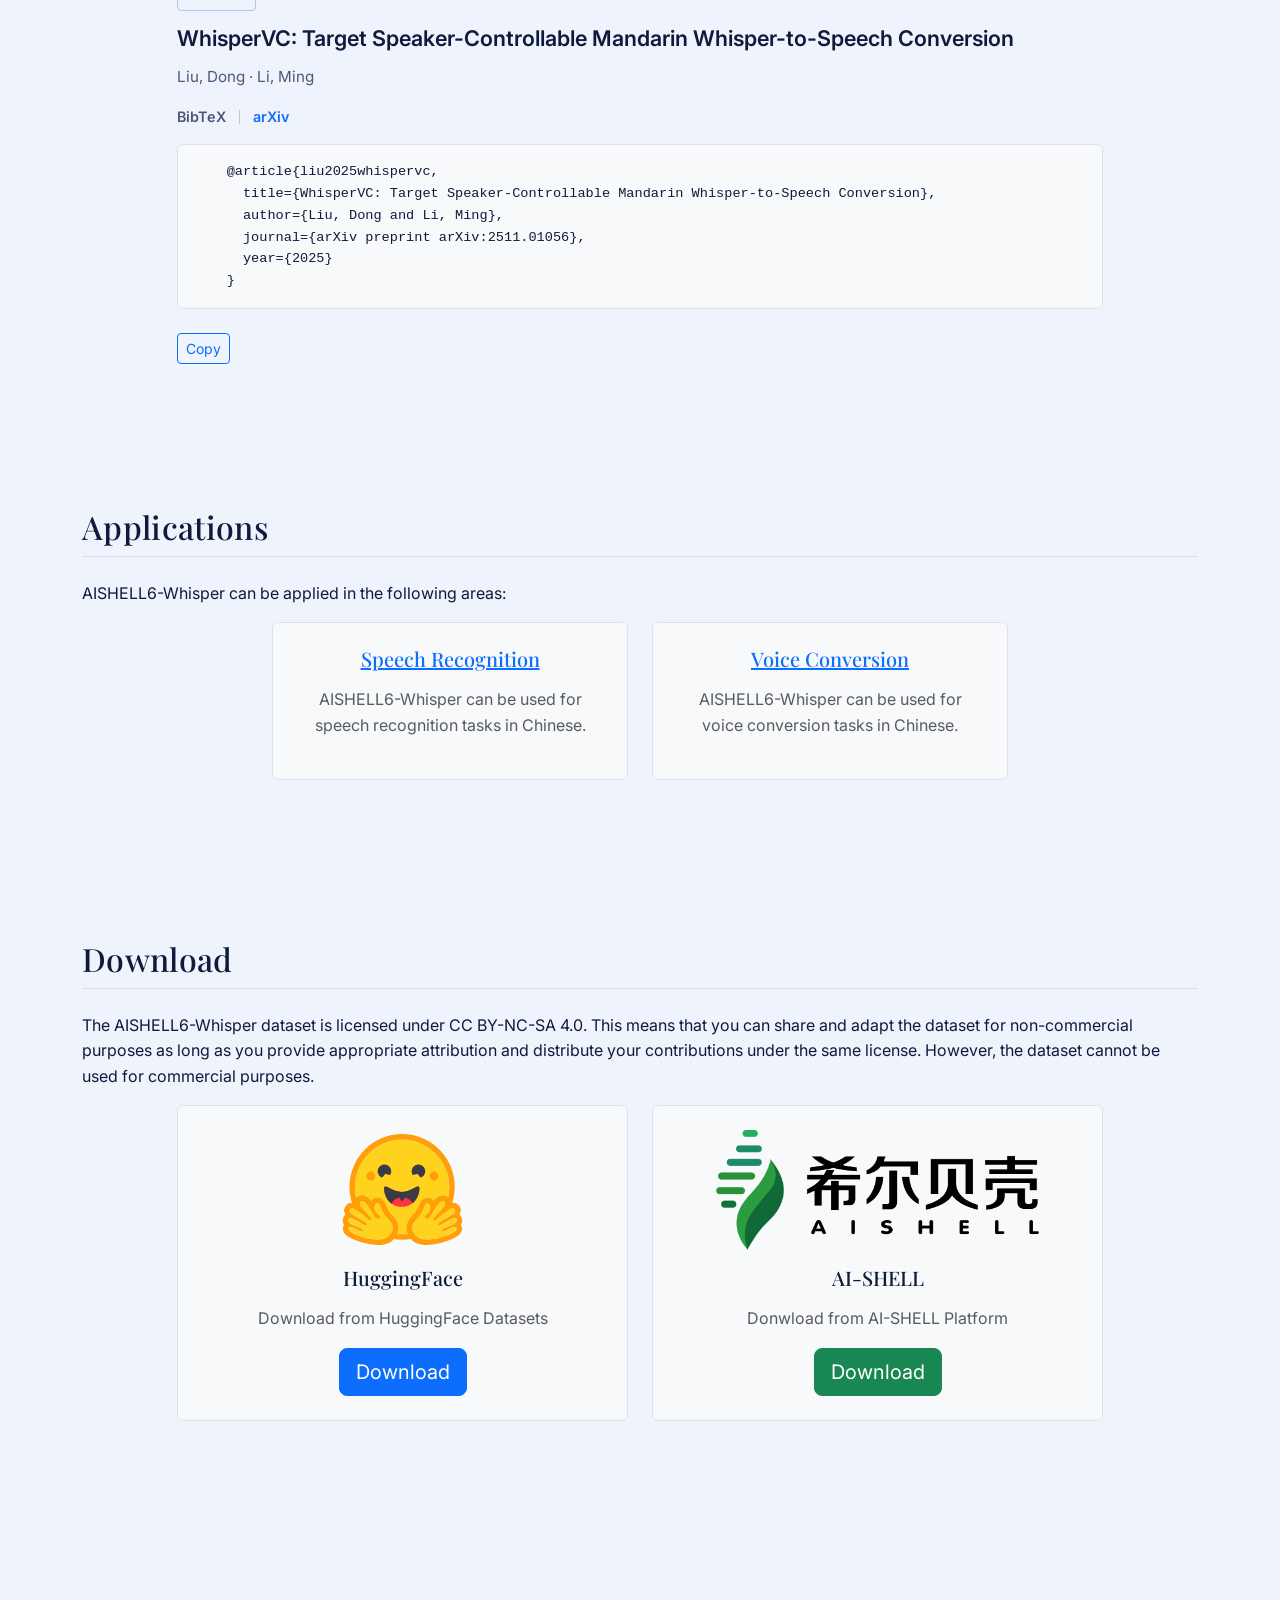
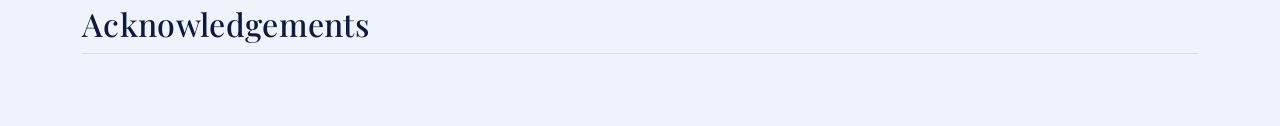
==== commit be939fa7: "update voice conversion" ====
--- a/AISHELL6-Whisper/index.html
+++ b/AISHELL6-Whisper/index.html
@@ -559,12 +559,12 @@
                 Li, Cancan · Su, Fei · Liu, Juan · Bu, Hui · Wan, Yulong · Suo, Hongbin · Li, Ming
               </p>
               <div class="publication-links">
-                <a class="publication-link publication-link--muted" role="button" onclick="showBibtex()">BibTeX</a>
+                <a class="publication-link publication-link--muted" role="button" onclick="showBibtex('bibtex1')">BibTeX</a>
                 <span class="publication-divider" aria-hidden="true"></span>
                 <a class="publication-link" href="https://arxiv.org/abs/2509.23833" target="_blank"
                   rel="noopener">arXiv</a>
               </div>
-              <div id="bibtex-content" class="mt-3" style="display: block;">
+              <div id="bibtex1" class="mt-3" style="display: block;">
                 <pre class="p-3 border rounded bg-light" style="font-size: 0.85rem; background-color: #f8f9fa !important;">
     @article{li2025aishell6,
       title={AISHELL6-whisper: A Chinese Mandarin Audio-visual Whisper Speech Dataset with Speech Recognition Baselines},
@@ -572,7 +572,35 @@
       journal={arXiv preprint arXiv:2509.23833},
       year={2025}
     }</pre>
-                <button class="btn btn-sm btn-outline-primary mt-2" onclick="copyBibtex()">Copy</button>
+                <button class="btn btn-sm btn-outline-primary mt-2" onclick="copyBibtex('bibtex1')">Copy</button>
+              </div>
+
+            </article>
+            <article class="publication-card mt-4">
+              <div class="publication-header">
+                <span class="publication-badge">Preprint</span>
+              </div>
+              <h3 class="publication-title">
+                <a href="https://arxiv.org/abs/2511.01056" target="_blank" rel="noopener">WhisperVC: Target Speaker-Controllable Mandarin Whisper-to-Speech Conversion</a>
+              </h3>
+              <p class="publication-authors mb-0">
+                Liu, Dong · Li, Ming
+              </p>
+              <div class="publication-links">
+                <a class="publication-link publication-link--muted" role="button" onclick="showBibtex('bibtex2')">BibTeX</a>
+                <span class="publication-divider" aria-hidden="true"></span>
+                <a class="publication-link" href="https://arxiv.org/abs/2511.01056" target="_blank"
+                  rel="noopener">arXiv</a>
+              </div>
+              <div id="bibtex2" class="mt-3" style="display: block;">
+                <pre class="p-3 border rounded bg-light" style="font-size: 0.85rem; background-color: #f8f9fa !important;">
+    @article{liu2025whispervc,
+      title={WhisperVC: Target Speaker-Controllable Mandarin Whisper-to-Speech Conversion},
+      author={Liu, Dong and Li, Ming},
+      journal={arXiv preprint arXiv:2511.01056},
+      year={2025}
+    }</pre>
+                <button class="btn btn-sm btn-outline-primary mt-2" onclick="copyBibtex('bibtex2')">Copy</button>
               </div>
             </article>
           </div>
@@ -581,8 +609,8 @@
     </section>
 
     <script>
-    function showBibtex() {
-      const bibtexContent = document.getElementById('bibtex-content');
+    function showBibtex(id) {
+      const bibtexContent = document.getElementById(id);
       if (bibtexContent.style.display === 'none') {
         bibtexContent.style.display = 'block';
       } else {
@@ -590,13 +618,9 @@
       }
     }
 
-    function copyBibtex() {
-      const bibtex = `@article{li2025aishell6,
-      title={AISHELL6-whisper: A Chinese Mandarin Audio-visual Whisper Speech Dataset with Speech Recognition Baselines},
-      author={Li, Cancan and Su, Fei and Liu, Juan and Bu, Hui and Wan, Yulong and Suo, Hongbin and Li, Ming},
-      journal={arXiv preprint arXiv:2509.23833},
-      year={2025}
-    }`;
+    function copyBibtex(id) {
+      const bibtexElement = document.querySelector(`#${id} pre`);
+      const bibtex = bibtexElement.textContent;
       navigator.clipboard.writeText(bibtex).then(() => {
         alert('BibTeX copied to clipboard!');
       });
@@ -608,6 +632,7 @@
         <h2 class="section-heading mb-4" id="section4">Applications</h2>
         <p>AISHELL6-Whisper can be applied in the following areas:</p>
         <div class="row g-4 justify-content-center">
+
           <div class="col-md-4 mb-3">
             <div class="application-card p-4 border rounded text-center"
               style="background-color: #f8f9fa; border: 2px solid #e9ecef;">
@@ -616,6 +641,15 @@
               <p class="text-muted mb-3">AISHELL6-Whisper can be used for speech recognition tasks in Chinese.</p>
             </div>
           </div>
+
+          <div class="col-md-4 mb-3">
+        <div class="application-card p-4 border rounded text-center"
+          style="background-color: #f8f9fa; border: 2px solid #e9ecef;">
+          <h5 class="mb-3"><a href="#" target="_blank">Voice Conversion</a></h5>
+          <p class="text-muted mb-3">AISHELL6-Whisper can be used for voice conversion tasks in Chinese.</p>
+        </div>
+      </div>
+
         </div>
       </div>
     </section>
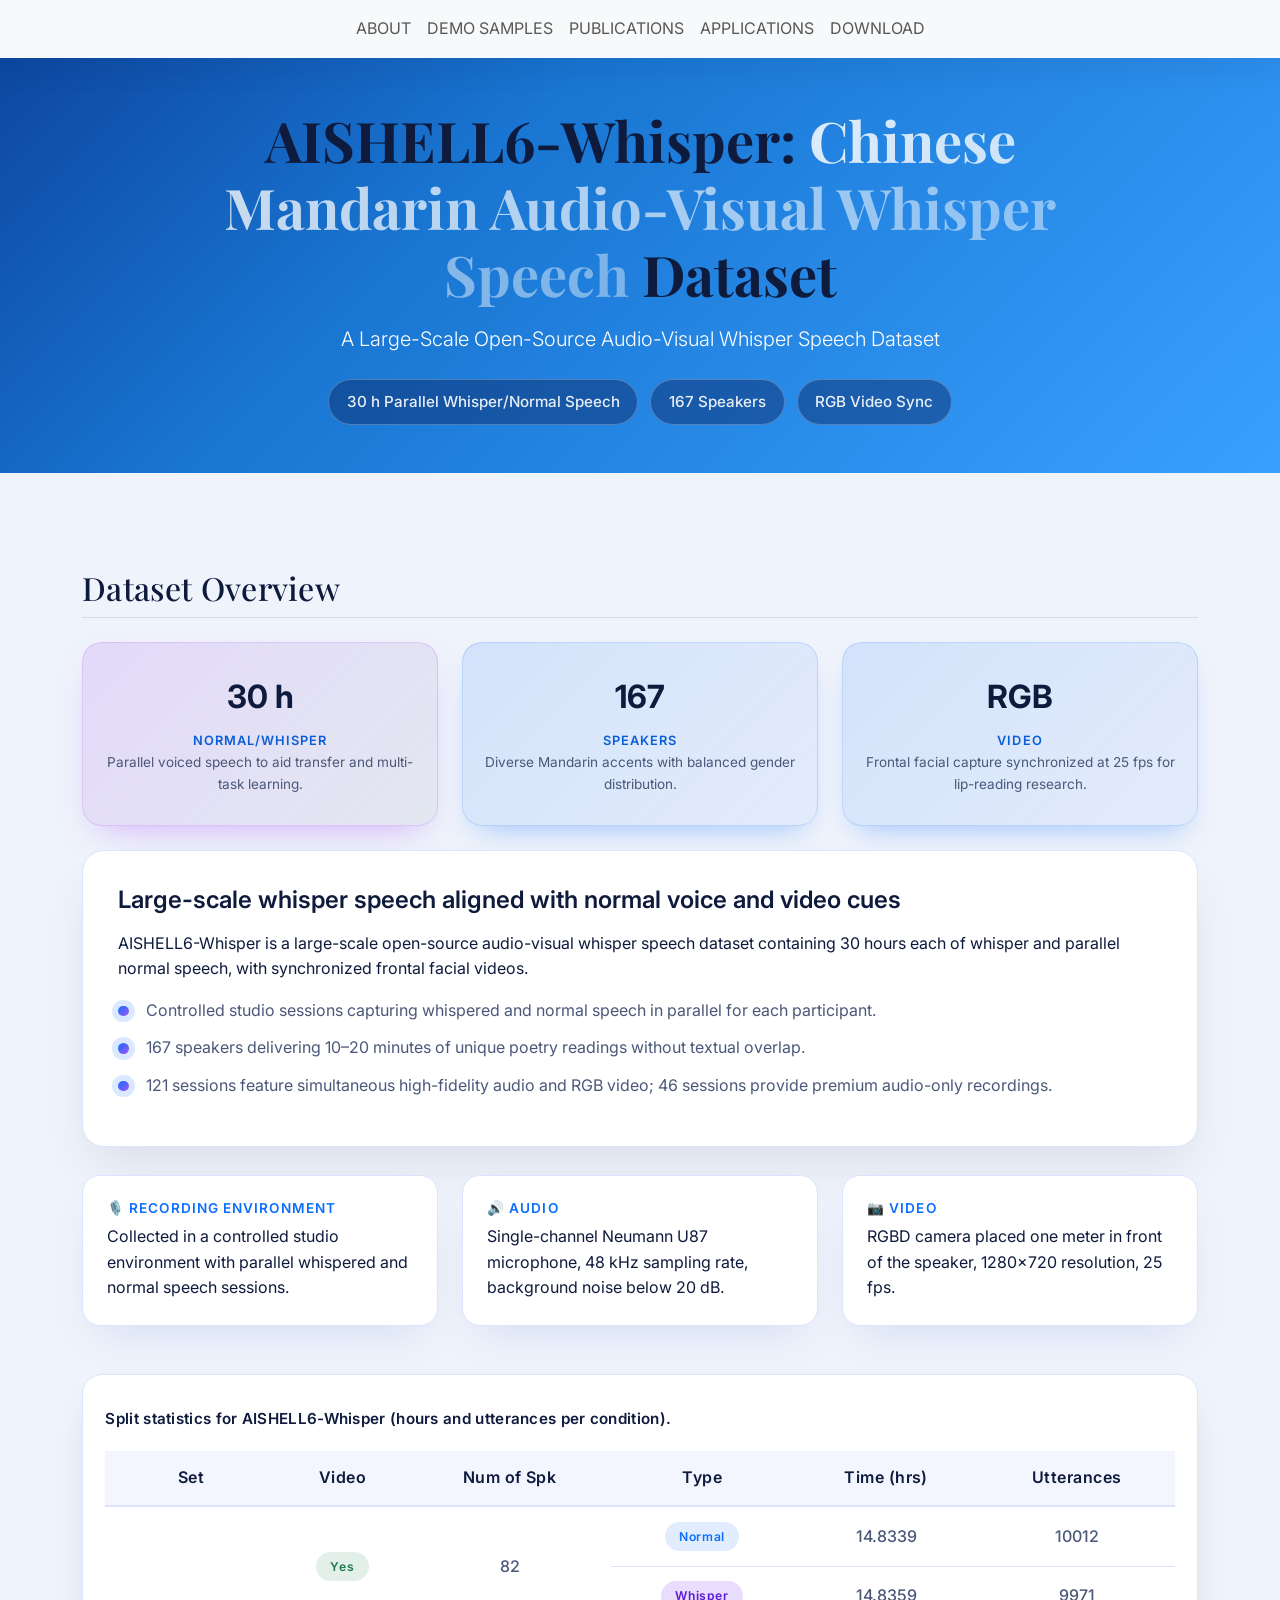
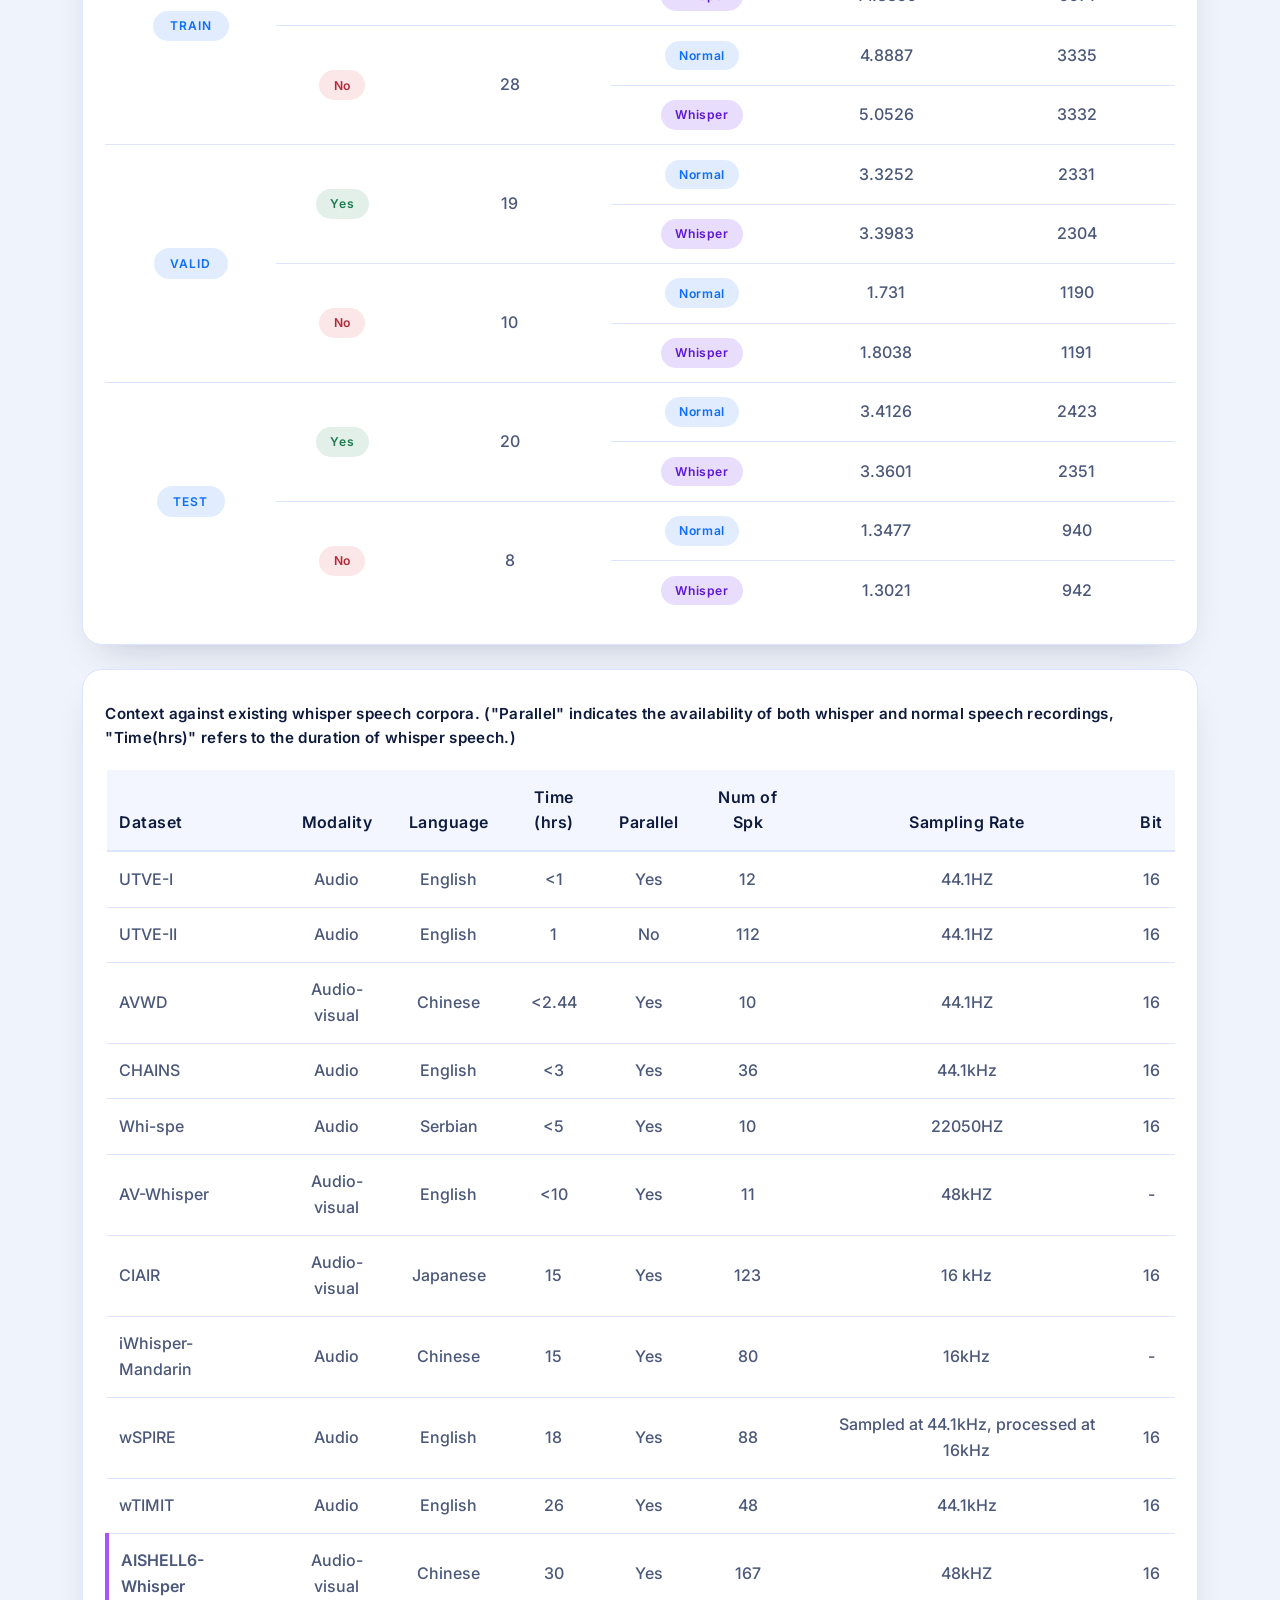
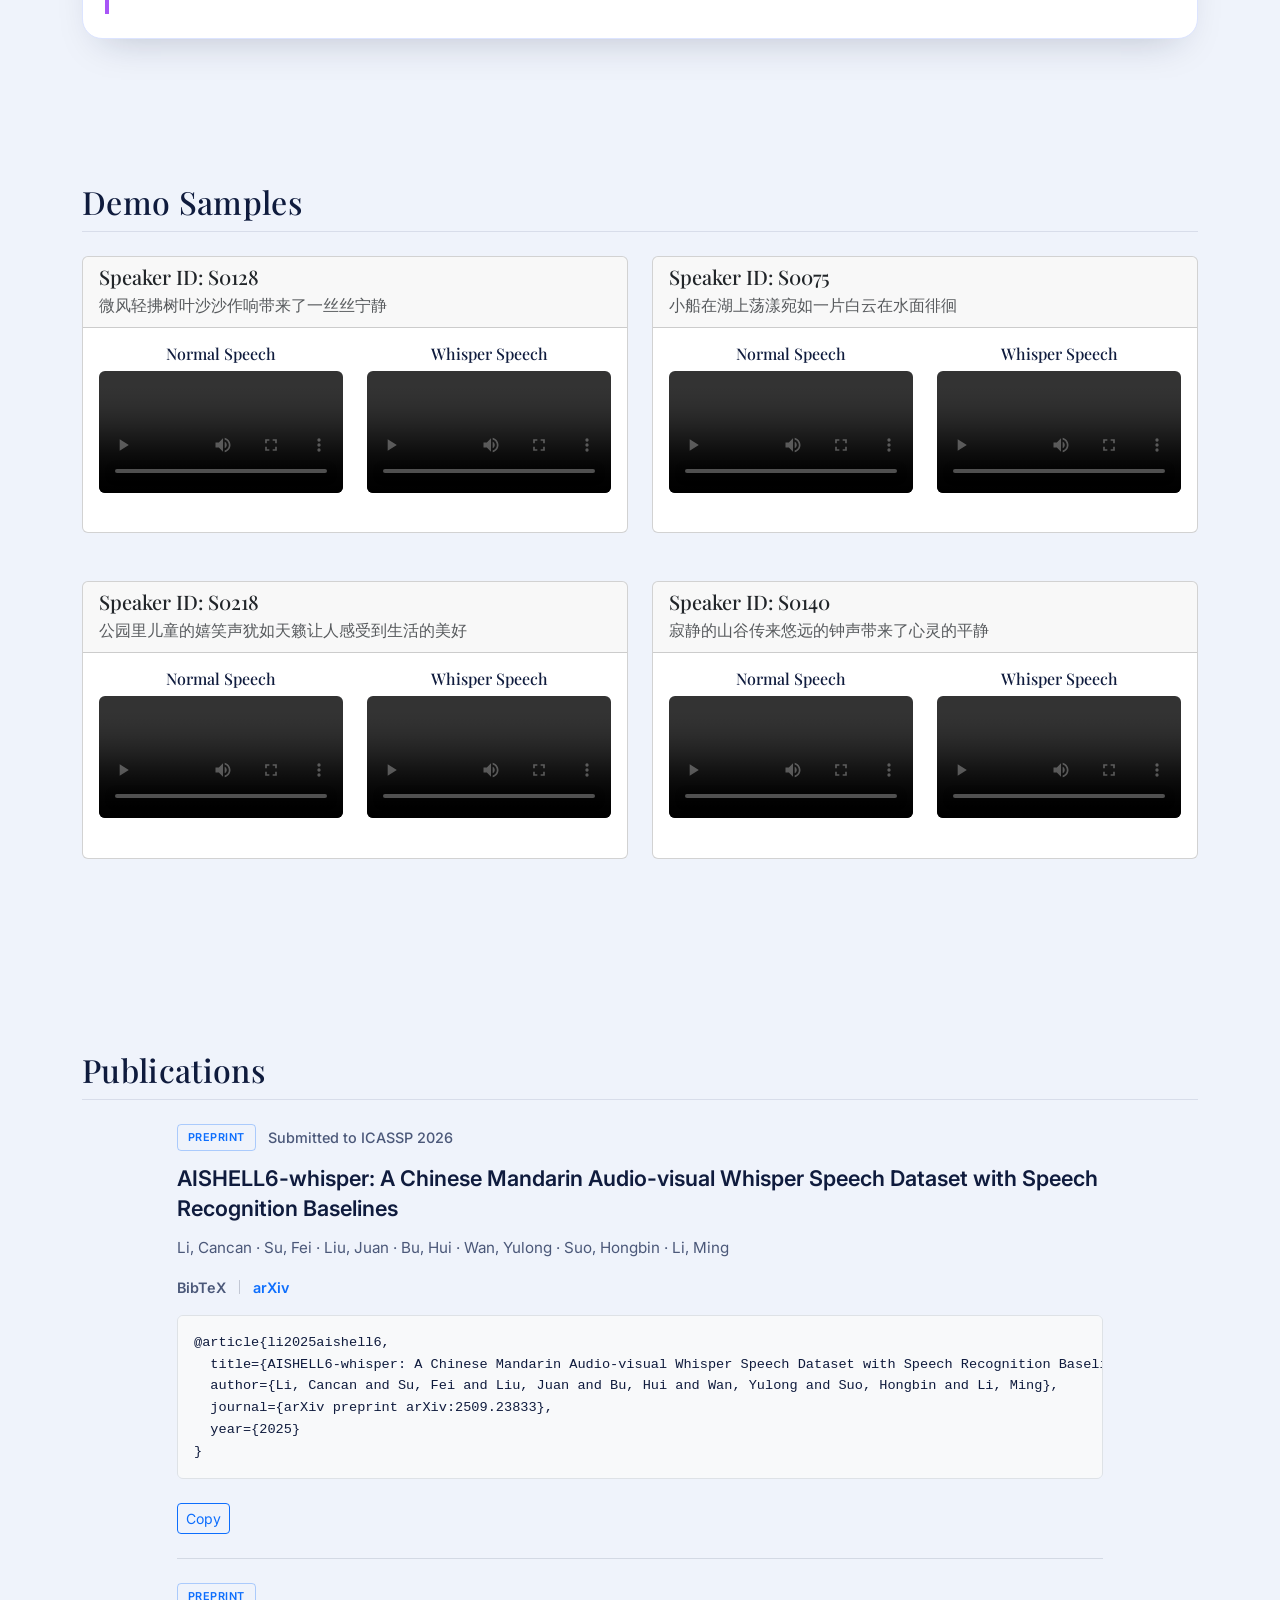
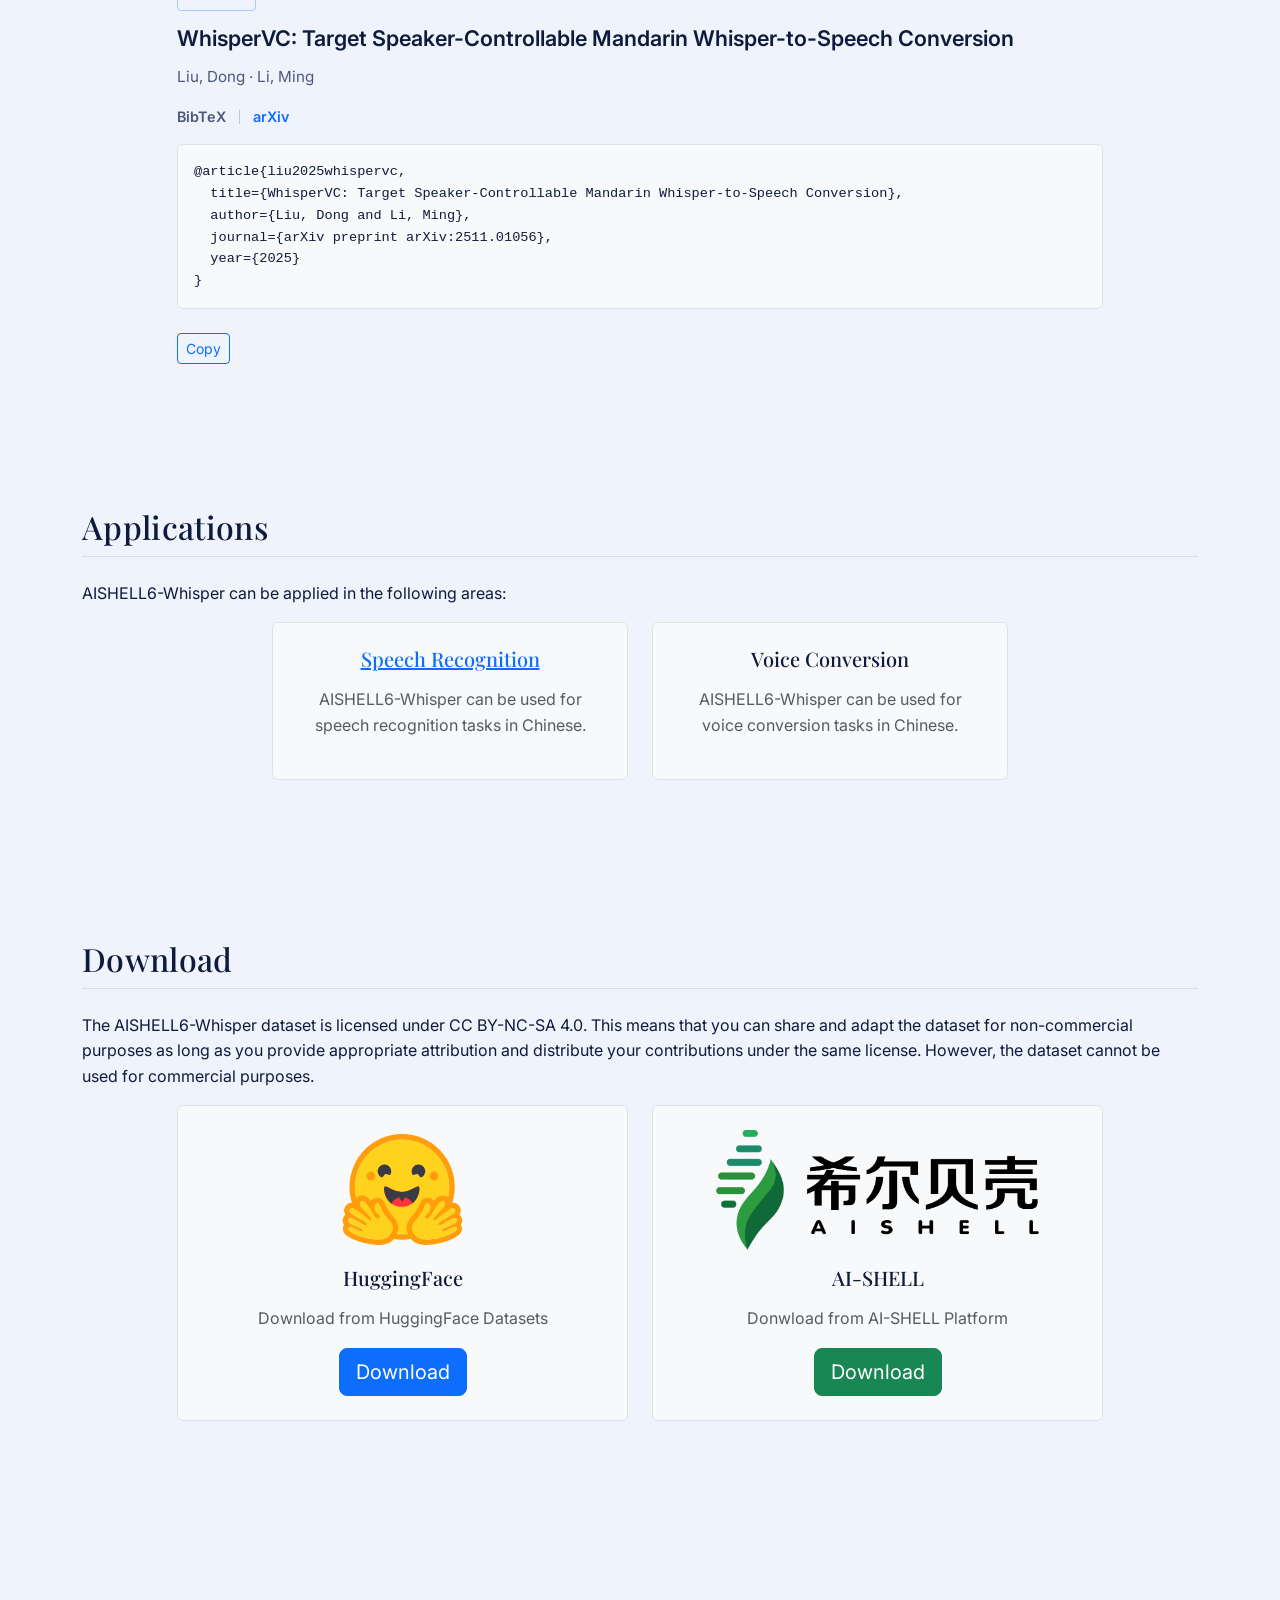
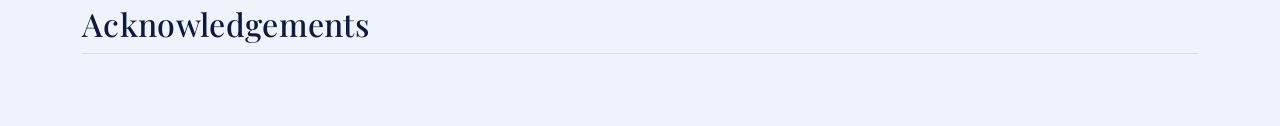
==== commit f2e06117: "update voice conversion" ====
--- a/AISHELL6-Whisper/index.html
+++ b/AISHELL6-Whisper/index.html
@@ -566,12 +566,12 @@
               </div>
               <div id="bibtex1" class="mt-3" style="display: block;">
                 <pre class="p-3 border rounded bg-light" style="font-size: 0.85rem; background-color: #f8f9fa !important;">
-    @article{li2025aishell6,
-      title={AISHELL6-whisper: A Chinese Mandarin Audio-visual Whisper Speech Dataset with Speech Recognition Baselines},
-      author={Li, Cancan and Su, Fei and Liu, Juan and Bu, Hui and Wan, Yulong and Suo, Hongbin and Li, Ming},
-      journal={arXiv preprint arXiv:2509.23833},
-      year={2025}
-    }</pre>
+@article{li2025aishell6,
+  title={AISHELL6-whisper: A Chinese Mandarin Audio-visual Whisper Speech Dataset with Speech Recognition Baselines},
+  author={Li, Cancan and Su, Fei and Liu, Juan and Bu, Hui and Wan, Yulong and Suo, Hongbin and Li, Ming},
+  journal={arXiv preprint arXiv:2509.23833},
+  year={2025}
+}</pre>
                 <button class="btn btn-sm btn-outline-primary mt-2" onclick="copyBibtex('bibtex1')">Copy</button>
               </div>
 
@@ -594,12 +594,12 @@
               </div>
               <div id="bibtex2" class="mt-3" style="display: block;">
                 <pre class="p-3 border rounded bg-light" style="font-size: 0.85rem; background-color: #f8f9fa !important;">
-    @article{liu2025whispervc,
-      title={WhisperVC: Target Speaker-Controllable Mandarin Whisper-to-Speech Conversion},
-      author={Liu, Dong and Li, Ming},
-      journal={arXiv preprint arXiv:2511.01056},
-      year={2025}
-    }</pre>
+@article{liu2025whispervc,
+  title={WhisperVC: Target Speaker-Controllable Mandarin Whisper-to-Speech Conversion},
+  author={Liu, Dong and Li, Ming},
+  journal={arXiv preprint arXiv:2511.01056},
+  year={2025}
+}</pre>
                 <button class="btn btn-sm btn-outline-primary mt-2" onclick="copyBibtex('bibtex2')">Copy</button>
               </div>
             </article>
@@ -645,7 +645,7 @@
           <div class="col-md-4 mb-3">
         <div class="application-card p-4 border rounded text-center"
           style="background-color: #f8f9fa; border: 2px solid #e9ecef;">
-          <h5 class="mb-3"><a href="#" target="_blank">Voice Conversion</a></h5>
+          <h5 class="mb-3">Voice Conversion</h5>
           <p class="text-muted mb-3">AISHELL6-Whisper can be used for voice conversion tasks in Chinese.</p>
         </div>
       </div>
